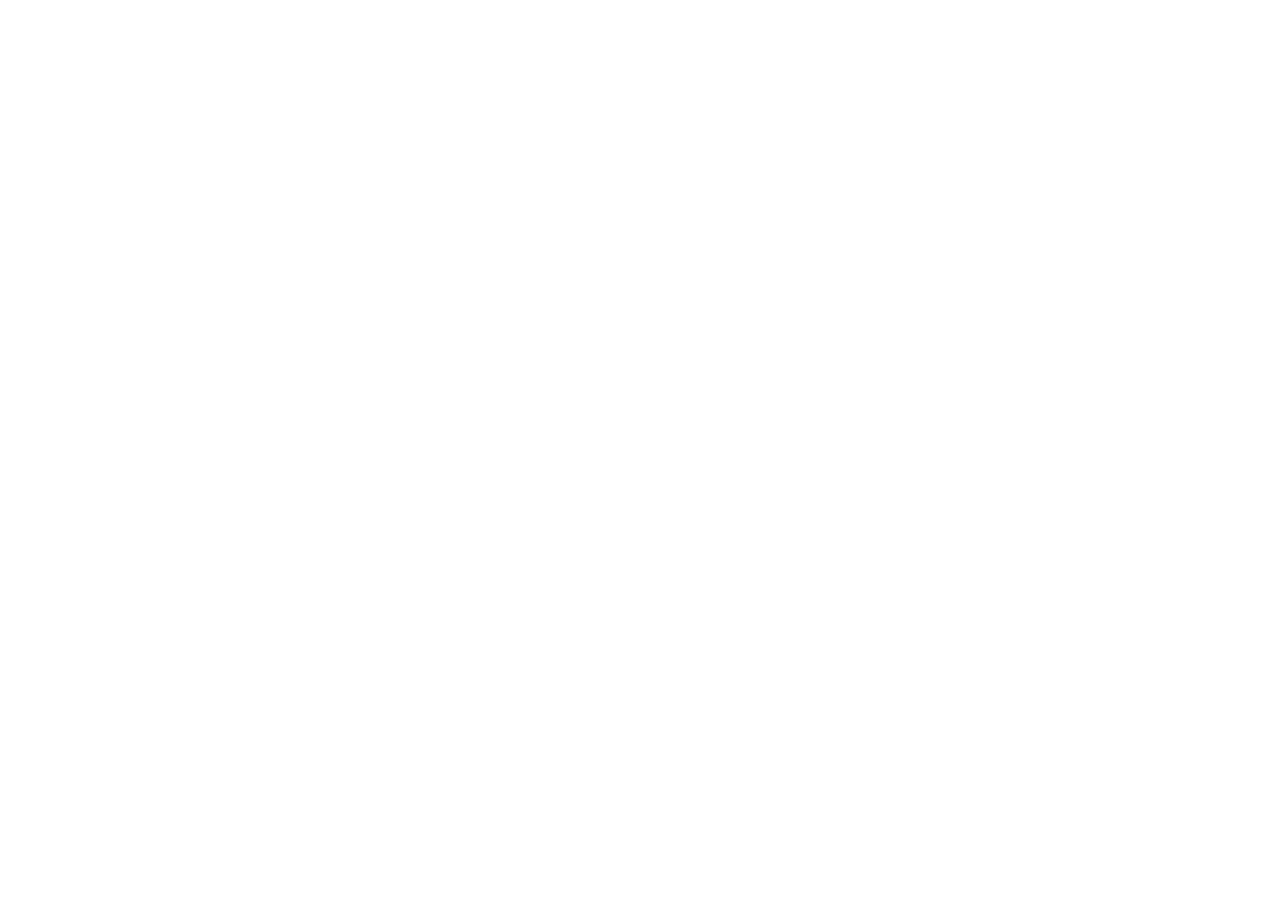
==== index.html @ 70267034 "fix: corrected index.html file" ====
<!DOCTYPE html>
<html lang="en">
	<head>
		<meta charset="UTF-8">
		<meta http-equiv="X-UA-Compatible" content="IE=edge">
		<meta name="viewport" content="width=device-width, initial-scale=1.0">
		<link rel="stylesheet" href="css/style.css">
		<title>CV #2</title>
	</head>
	<body>
	</body>
</html>
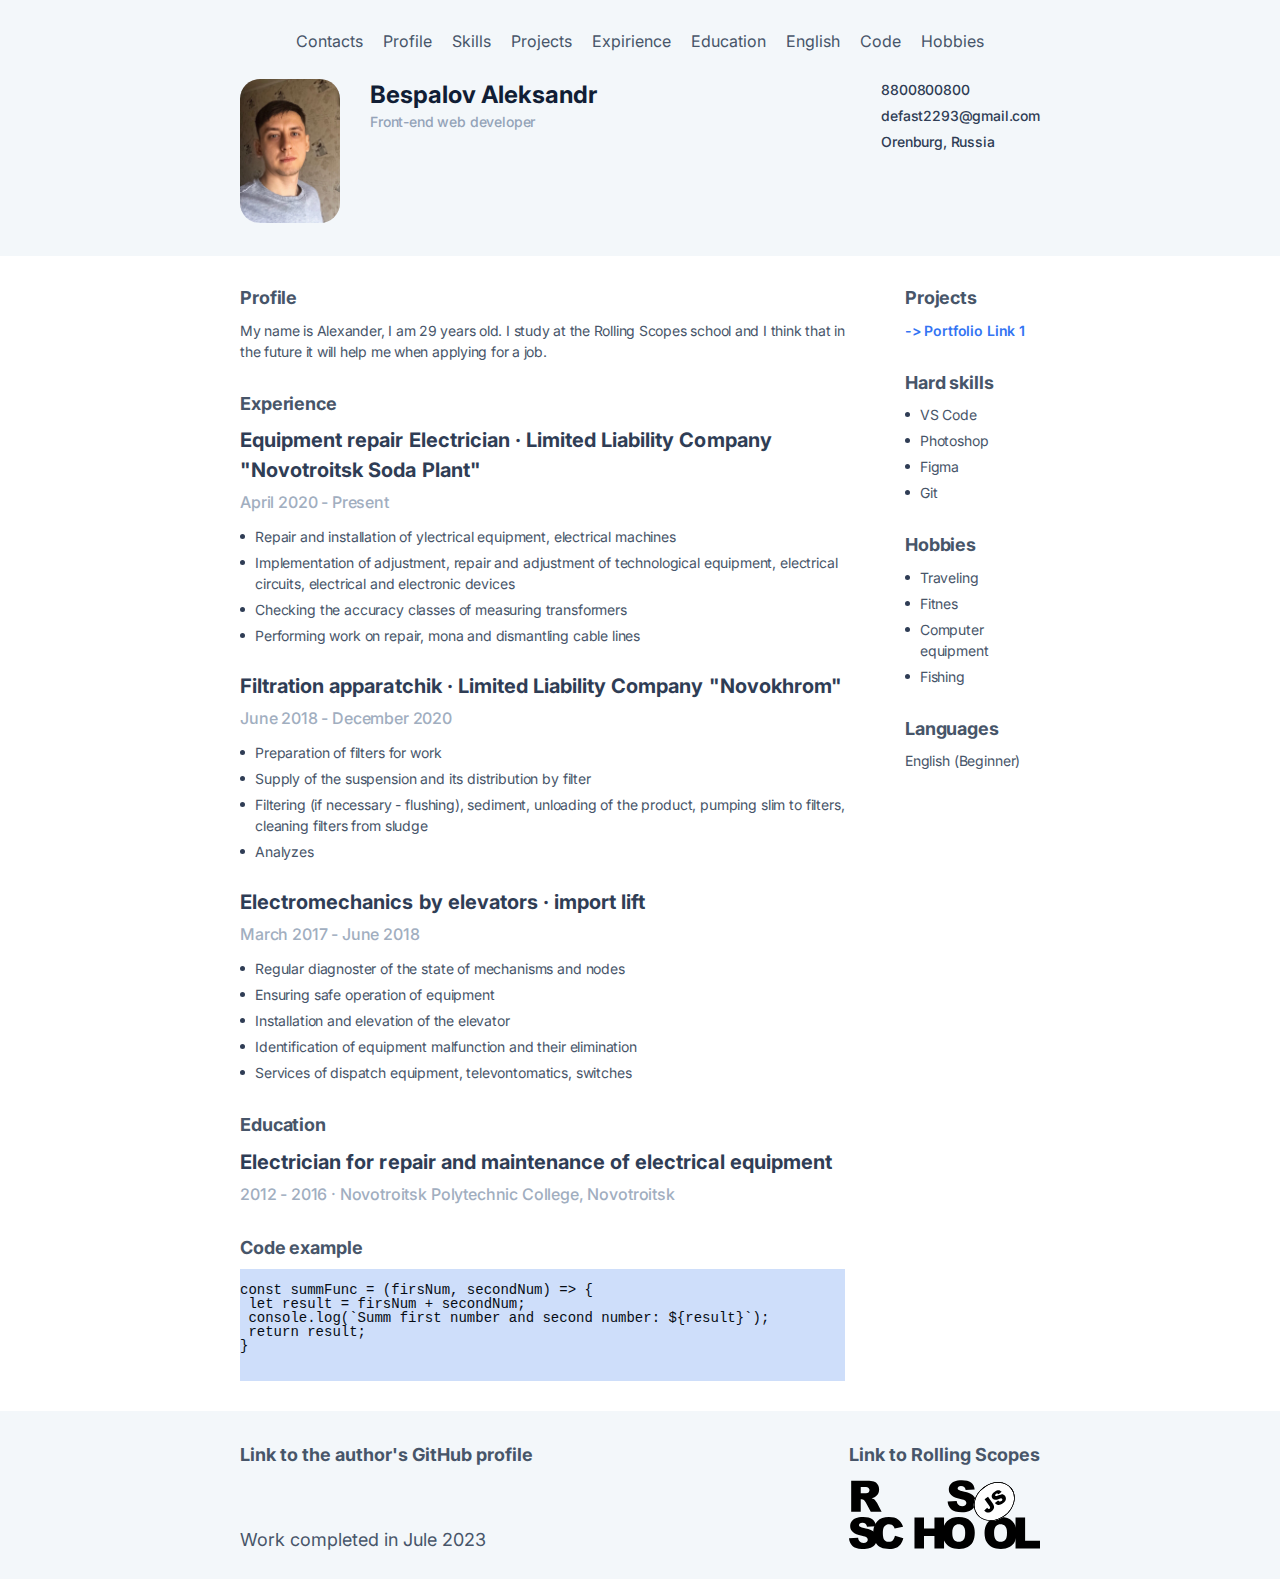
==== commit b1e55486: "feat: created cv 3" ====
--- a/index.html
+++ b/index.html
@@ -1,12 +1,183 @@
 <!DOCTYPE html>
 <html lang="en">
 	<head>
-		<meta charset="UTF-8">
-		<meta http-equiv="X-UA-Compatible" content="IE=edge">
-		<meta name="viewport" content="width=device-width, initial-scale=1.0">
-		<link rel="stylesheet" href="css/style.css">
 		<title>CV #2</title>
+        <link rel="stylesheet" href="css/style.css">
 	</head>
 	<body>
+        <div class="wrapper">
+			<header class="header">
+				<div class="header__container">
+					<nav class="header__menu menu">
+						<ul class="menu__list">
+							<li class="menu__item">
+								<a class="menu__link" href="#Contacts">Contacts</a>
+							</li>
+							<li class="menu__item">
+								<a class="menu__link" href="#Profile">Profile</a>
+							</li>
+							<li class="menu__item">
+								<a class="menu__link" href="#Skills">Skills</a>
+							</li>
+							<li class="menu__item">
+								<a class="menu__link" href="#Projects">Projects</a>
+							</li>
+							<li class="menu__item">
+								<a class="menu__link" href="#Expirience">Expirience</a>
+							</li>
+							<li class="menu__item">
+								<a class="menu__link" href="#Education">Education</a>
+							</li>
+							<li class="menu__item">
+								<a class="menu__link" href="#English">English</a>
+							</li>
+							<li class="menu__item">
+								<a class="menu__link" href="#Code">Code</a>
+							</li>
+							<li class="menu__item">
+								<a class="menu__link" href="#Hobbies">Hobbies</a>
+							</li>
+						</ul>
+					</nav>
+				</div>
+				<section class="basic-information">
+					<div class="basic-information__container">
+						<div class="basic-information__content">
+							<div class="basic-information__body body-basic-information">
+								<div class="body-basic-information__photo">
+									<img src="img/photo.jpg" alt="photo" />
+								</div>
+								<div class="body-basic-information__content">
+									<h1 class="body-basic-information__name">Bespalov Aleksandr</h1>
+									<p class="body-basic-information__position">Front-end web developer</p>
+								</div>
+							</div>
+							<div class="basic-information__contacts" id="Contacts">
+								<a class="basic-information__phone" href="tel:8800800800">8800800800</a>
+								<a class="basic-information__email" href="mailto:defast2293@gmail.com">defast2293@gmail.com</a>
+								<p class="basic-information__adress">Orenburg, Russia</p>
+							</div>
+						</div>
+					</div>
+				</section>
+			</header>
+			<main class="main">
+				<div class="main__container">
+					<div class="main__column-left">
+						<section class="profile" id="Profile">
+							<div class="profile__container">
+								<h2 class="profile__title title">Profile</h2>
+								<p class="profile__text">My name is Alexander, I am 29 years old. I study at the Rolling Scopes school and I think that in the future it will help me when applying for a job.</p>
+							</div>
+						</section>
+						<section class="experience" id="Expirience">
+							<div class="experience__container">
+								<h2 class="experience__title title">Experience</h2>
+								<h3 class="experience__job-title second-level-heading">Equipment repair Electrician · Limited Liability Company "Novotroitsk Soda Plant"</h3>
+								<p class="experience__job-time subtitle">April 2020 - Present</p>
+								<ul class="experience__list list-experience">
+									<li class="list-experience__item">Repair and installation of уlectrical equipment, electrical machines</li>
+									<li class="list-experience__item">Implementation of adjustment, repair and adjustment of technological equipment, electrical circuits, electrical and electronic devices</li>
+									<li class="list-experience__item">Checking the accuracy classes of measuring transformers</li>
+									<li class="list-experience__item">Performing work on repair, mona and dismantling cable lines</li>
+								</ul>
+								<h3 class="experience__job-title second-level-heading">Filtration apparatchik · Limited Liability Company "Novokhrom"</h3>
+								<p class="experience__job-time subtitle">June 2018 - December 2020</p>
+								<ul class="experience__list list-experience">
+									<li class="list-experience__item">Preparation of filters for work</li>
+									<li class="list-experience__item">Supply of the suspension and its distribution by filter</li>
+									<li class="list-experience__item">Filtering (if necessary - flushing), sediment, unloading of the product, pumping slim to filters, cleaning filters from sludge</li>
+									<li class="list-experience__item">Analyzes</li>
+								</ul>
+								<h3 class="experience__job-title second-level-heading">Electromechanics by elevators · import lift</h3>
+								<p class="experience__job-time subtitle">March 2017 - June 2018</p>
+								<ul class="experience__list list-experience">
+									<li class="list-experience__item">Regular diagnoster of the state of mechanisms and nodes</li>
+									<li class="list-experience__item">Ensuring safe operation of equipment</li>
+									<li class="list-experience__item">Installation and elevation of the elevator</li>
+									<li class="list-experience__item">Identification of equipment malfunction and their elimination</li>
+									<li class="list-experience__item">Services of dispatch equipment, televontomatics, switches</li>
+								</ul>
+							</div>
+						</section>
+						<section class="education" id="Education">
+							<div class="education__container">
+								<h2 class="education__title title">Education</h2>
+								<h3 class="education__name second-level-heading">Electrician for repair and maintenance of electrical equipment</h3>
+								<p class="education__subtitle subtitle">2012 - 2016 · Novotroitsk Polytechnic College, Novotroitsk</p>
+							</div>
+						</section>
+						<section class="code-example" id="Code">
+							<div class="code-example__container">
+								<h2 class="code-example__title title">Code example</h2>
+								<pre class="code-example__code">
+									<code >
+const summFunc = (firsNum, secondNum) => {
+ let result = firsNum + secondNum;
+ console.log(`Summ first number and second number: ${result}`);
+ return result;
+}
+									</code>
+								</pre>
+							</div>
+						</section>
+					</div>
+					<div class="main__column-right">
+						<section class="portfolio-links" id="Projects">
+							<div class="portfolio-links__container">
+								<h2 class="portfolio-links__title title">Projects</h2>
+								<div class="portfolio-links__items">
+									<a class="portfolio-links__item" href="https://defasttowin.github.io/lazy-app/main.html" target="_blank">-> Portfolio Link 1</a>
+								</div>
+							</div>
+						</section>
+						<section class="hard-skills" id="Skills">
+							<div class="hard-skills__container">
+								<h2 class="hard-skills__title title">Hard skills</h2>
+								<ul class="hard-skills__list">
+									<li class="hard-skills__item">VS Code</li>
+									<li class="hard-skills__item">Photoshop</li>
+									<li class="hard-skills__item">Figma</li>
+									<li class="hard-skills__item">Git</li>
+								</ul>
+							</div>
+						</section>
+						<section class="hobbies" id="Hobbies">
+							<div class="hobbies__container">
+								<h2 class="hobbies__title title">Hobbies</h2>
+								<ul class="hobbies__list">
+									<li class="hobbies__item">Traveling</li>
+									<li class="hobbies__item">Fitnes</li>
+									<li class="hobbies__item">Computer equipment</li>
+									<li class="hobbies__item">Fishing</li>
+								</ul>
+							</div>
+						</section>
+						<section class="languages" id="English">
+							<div class="languages__container">
+								<h2 class="languages__title title">Languages</h2>
+								<ul class="languages__list">
+									<li class="languages__item">English (Beginner)</li>
+								</ul>
+							</div>
+						</section>
+					</div>
+				</div>
+			</main>
+			<footer id="bottom" class="footer">
+				<div class="footer__container">
+					<div class="footer__autor">
+						<a class="footer__autor-link" href="https://github.com/defasttowin">Link to the author's GitHub profile</a>
+						<p class="footer__date">Work completed in Jule 2023</p>
+					</div>
+					<div class="footer__rolling-scopes rolling-scopes">
+						<a class="rolling-scopes__link" href="https://rs.school/js/">Link to Rolling Scopes</a>
+						<a class="rolling-scopes__logo" href="https://rs.school/js/">
+							<img src="img/rs-logo.svg" alt="Rolling Scopes logotip" />
+						</a>
+					</div>
+				</div>
+			</footer>
+		</div>
 	</body>
 </html>
--- a/css/style.css
+++ b/css/style.css
@@ -0,0 +1,428 @@
+/*------ Reset style -------*/
+@import url(null.css);
+
+/*------ Connect fonts -----*/
+@import url('https://fonts.googleapis.com/css2?family=Inter:wght@400;500;600;700&display=swap');
+
+html {
+	scroll-behavior: smooth;
+}
+
+[class*='__container'] {
+	margin: 0px auto;
+	max-width: 800px;
+	box-sizing: content-box;
+	padding: 0px 15px;
+}
+
+.wrapper {
+	display: flex;
+	flex-direction: column;
+	min-height: 100%;
+	overflow: hidden;
+}
+.main {
+	flex: 1 1 auto;
+}
+/*------- Header ------*/
+.header {
+	background-color: #f3f7fa;
+	padding: 33px 0px;
+}
+.header__container {
+}
+.header__menu {
+	margin: 0px 0px 30px 0px;
+}
+.menu {
+}
+.menu__list {
+	display: flex;
+	column-gap: 20px;
+	justify-content: center;
+}
+.menu__item {
+}
+.menu__link {
+	font-size: 16px;
+	color: #475569;
+}
+.menu__link:hover {
+	font-weight: 700;
+}
+.basic-information {
+}
+.basic-information__container {
+	display: flex;
+	flex-direction: column;
+}
+.basic-information__content {
+	display: flex;
+	justify-content: space-between;
+}
+.basic-information__body {
+}
+.body-basic-information {
+	display: flex;
+	column-gap: 30px;
+}
+.body-basic-information__photo {
+	flex: 0 0 100px;
+}
+.body-basic-information__photo img {
+	width: 100%;
+	border-radius: 20px;
+}
+.body-basic-information__content {
+}
+.body-basic-information__name {
+	font-weight: 700;
+	font-size: 24px;
+	line-height: 1.33;
+	color: #111e35;
+}
+.body-basic-information__position {
+	font-weight: 500;
+	font-size: 14px;
+	line-height: 1.5;
+	letter-spacing: -0.16px;
+	color: #94a3b8;
+}
+.basic-information__contacts {
+	font-size: 14px;
+	font-weight: 500;
+	line-height: 1.5;
+	letter-spacing: -0.16px;
+	display: flex;
+	flex-direction: column;
+}
+.basic-information__contacts a:not(:last-child) {
+	margin: 0px 0px 5px 0px;
+}
+.basic-information__phone {
+	color: #2f3d55;
+}
+.basic-information__phone:hover {
+	text-decoration: underline;
+}
+.basic-information__email {
+	color: #2f3d55;
+}
+.basic-information__email:hover {
+	text-decoration: underline;
+}
+.basic-information__adress {
+	color: #2f3d55;
+	margin: 0px 0px 10px 0px;
+}
+
+.basic-information__menu {
+	align-self: flex-end;
+}
+
+.title {
+	font-weight: 700;
+	font-size: 18px;
+	line-height: 1.3;
+	letter-spacing: -0.12px;
+}
+
+.main__container {
+	display: flex;
+	column-gap: 60px;
+}
+.main__column-left {
+	flex: 0 1 70%;
+	padding: 30px 0px;
+}
+.main__column-right {
+	flex: 0 1 30%;
+	padding: 30px 0px;
+}
+
+/*------- Profile ---------*/
+.profile {
+	padding: 0px 0px 15px 0px;
+}
+.profile__container {
+	max-width: 100%;
+	margin: 0;
+	padding: 0;
+	box-sizing: border-box;
+}
+.profile__title {
+	margin: 0px 0px 10px 0px;
+}
+.profile__text {
+	line-height: 1.5;
+	letter-spacing: -0.22px;
+}
+
+/*------- Expirience---------*/
+.experience {
+	padding: 15px 0;
+}
+.experience__container {
+	max-width: 100%;
+	margin: 0;
+	padding: 0;
+	box-sizing: border-box;
+}
+.experience__title {
+	margin: 0px 0px 10px 0px;
+}
+.experience__text {
+	line-height: 1;
+	letter-spacing: -0.22px;
+}
+.experience__list {
+}
+.experience__list:not(:last-child) {
+	margin: 0px 0px 25px 0px;
+}
+.list-experience {
+	line-height: 1.5;
+	letter-spacing: -0.15px;
+}
+.list-experience__item {
+	position: relative;
+	padding: 0 0 0 15px;
+}
+.list-experience__item:not(:last-child) {
+	margin: 0px 0px 5px 0px;
+}
+.list-experience__item::before {
+	content: '';
+	position: absolute;
+	top: 8px;
+	left: 0;
+	width: 5px;
+	height: 5px;
+	border-radius: 50%;
+	background-color: #2f3d55;
+}
+
+/*------- Education---------*/
+.education {
+	padding: 15px 0px;
+}
+.education__container {
+	max-width: 100%;
+	margin: 0;
+	padding: 0;
+	box-sizing: border-box;
+}
+.education__title {
+	margin: 0px 0px 10px 0px;
+}
+.education__name {
+	margin: 0px 0px 5px 0px;
+}
+.education__subtitle {
+}
+.subtitle {
+}
+
+/*------- Code example---------*/
+.code-example {
+	padding: 15px 0px 0px 0px;
+}
+.code-example__container {
+	max-width: 100%;
+	margin: 0;
+	padding: 0;
+	box-sizing: border-box;
+}
+.code-example__title {
+	margin: 0px 0px 10px 0px;
+}
+.code-example__code {
+	background-color: #cedefa;
+	color: #060c14;
+}
+
+/*------- Portfolio links---------*/
+.portfolio-links {
+	padding: 0px 0 15px 0;
+}
+.portfolio-links__container {
+	max-width: 100%;
+	margin: 0;
+	padding: 0;
+	box-sizing: border-box;
+}
+.portfolio-links__title {
+	margin: 0px 0px 10px 0px;
+}
+.portfolio-links__items {
+	display: flex;
+	flex-direction: column;
+}
+.portfolio-links__item {
+	font-weight: 600;
+	line-height: 1.5;
+	letter-spacing: -0.16px;
+	color: #3374f3;
+}
+.portfolio-links__item:hover {
+	text-decoration: underline;
+}
+.portfolio-links__item:not(:last-child) {
+	margin: 0px 0px 10px 0px;
+}
+
+.experience__job-title {
+	margin: 0px 0px 5px 0px;
+}
+.experience__job-time {
+	margin: 0px 0px 12px 0px;
+}
+.subtitle {
+	font-weight: 500;
+	font-size: 16px;
+	line-height: 1.5;
+	letter-spacing: -0.16px;
+	color: #a1aebf;
+}
+.second-level-heading {
+	font-weight: 700;
+	font-size: 20px;
+	line-height: 1.5;
+	letter-spacing: 0.03px;
+	color: #2f3d55;
+}
+
+/*------- Hard skills ---------*/
+.hard-skills {
+	padding: 15px 0px;
+}
+.hard-skills__title {
+	margin: 0px 0px 10px 0px;
+}
+.hard-skills__container {
+	max-width: 100%;
+	margin: 0;
+	padding: 0;
+	box-sizing: border-box;
+}
+.hard-skills__list {
+	line-height: 1.5;
+	letter-spacing: -0.15px;
+}
+.hard-skills__item {
+	padding: 0px 0px 0px 15px;
+	position: relative;
+}
+.hard-skills__item::before {
+	content: '';
+	position: absolute;
+	top: 8px;
+	left: 0;
+	width: 5px;
+	height: 5px;
+	border-radius: 50%;
+	background-color: #2f3d55;
+}
+.hard-skills__item:not(:last-child) {
+	margin: 0px 0px 5px 0px;
+}
+
+/*------- Hobbies ---------*/
+.hobbies {
+	padding: 15px 0px;
+}
+.hobbies__container {
+	max-width: 100%;
+	margin: 0;
+	padding: 0;
+	box-sizing: border-box;
+}
+.hobbies__title {
+	margin: 0px 0px 10px 0px;
+}
+.hobbies__list {
+	line-height: 1.5;
+	letter-spacing: -0.15px;
+}
+.hobbies__item {
+	padding: 0px 0px 0px 15px;
+	position: relative;
+}
+.hobbies__item::before {
+	content: '';
+	position: absolute;
+	top: 8px;
+	left: 0;
+	width: 5px;
+	height: 5px;
+	border-radius: 50%;
+	background-color: #2f3d55;
+}
+.hobbies__item:not(:last-child) {
+	margin: 0px 0px 5px 0px;
+}
+
+/*------- Languages ---------*/
+.languages {
+	padding: 15px 0px;
+}
+.languages__container {
+	max-width: 100%;
+	margin: 0;
+	padding: 0;
+	box-sizing: border-box;
+}
+.languages__title {
+	margin: 0px 0px 10px 0px;
+}
+.languages__list {
+	line-height: 1.5;
+	letter-spacing: -0.15px;
+}
+.languages__item:not(:last-child) {
+	margin: 0px 0px 5px 0px;
+}
+
+/*------------ Footer ------------*/
+.footer {
+	background-color: #f3f7fa;
+	display: flex;
+	font-weight: 700;
+	padding: 30px 0px;
+}
+.footer__container {
+	display: flex;
+	justify-content: space-between;
+	font-size: 18px;
+	flex: 1 1 100%;
+}
+.footer__autor {
+	display: flex;
+	flex-direction: column;
+	justify-content: space-between;
+}
+.footer__date {
+	font-weight: 400;
+}
+.footer__autor-link {
+	color: #475569;
+	line-height: 1.5;
+}
+.footer__autor-link:hover {
+	text-decoration: underline;
+}
+.footer__rolling-scopes {
+}
+.rolling-scopes {
+}
+.rolling-scopes__link {
+	color: #475569;
+	line-height: 1.5;
+	margin: 0px 0px 10px 0px;
+	display: block;
+}
+.rolling-scopes__link:hover {
+	text-decoration: underline;
+}
+.rolling-scopes__logo {
+}
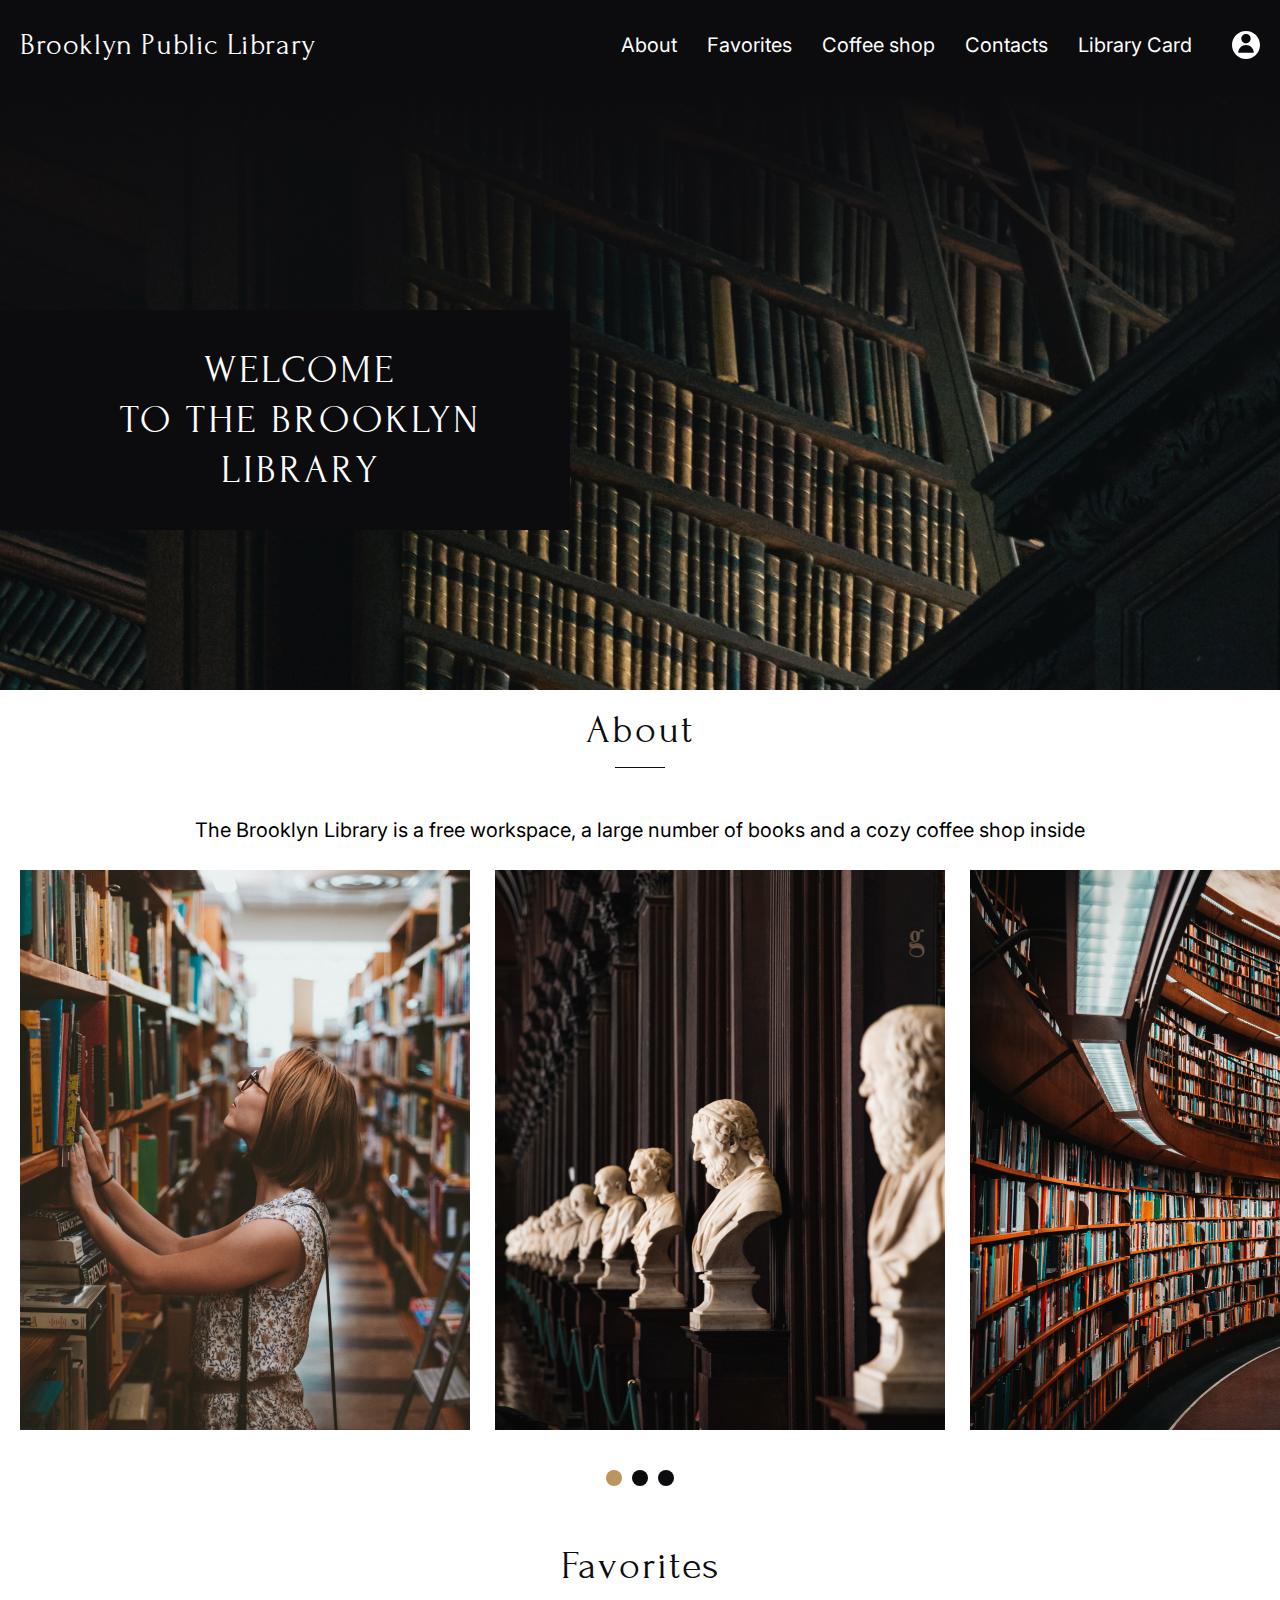
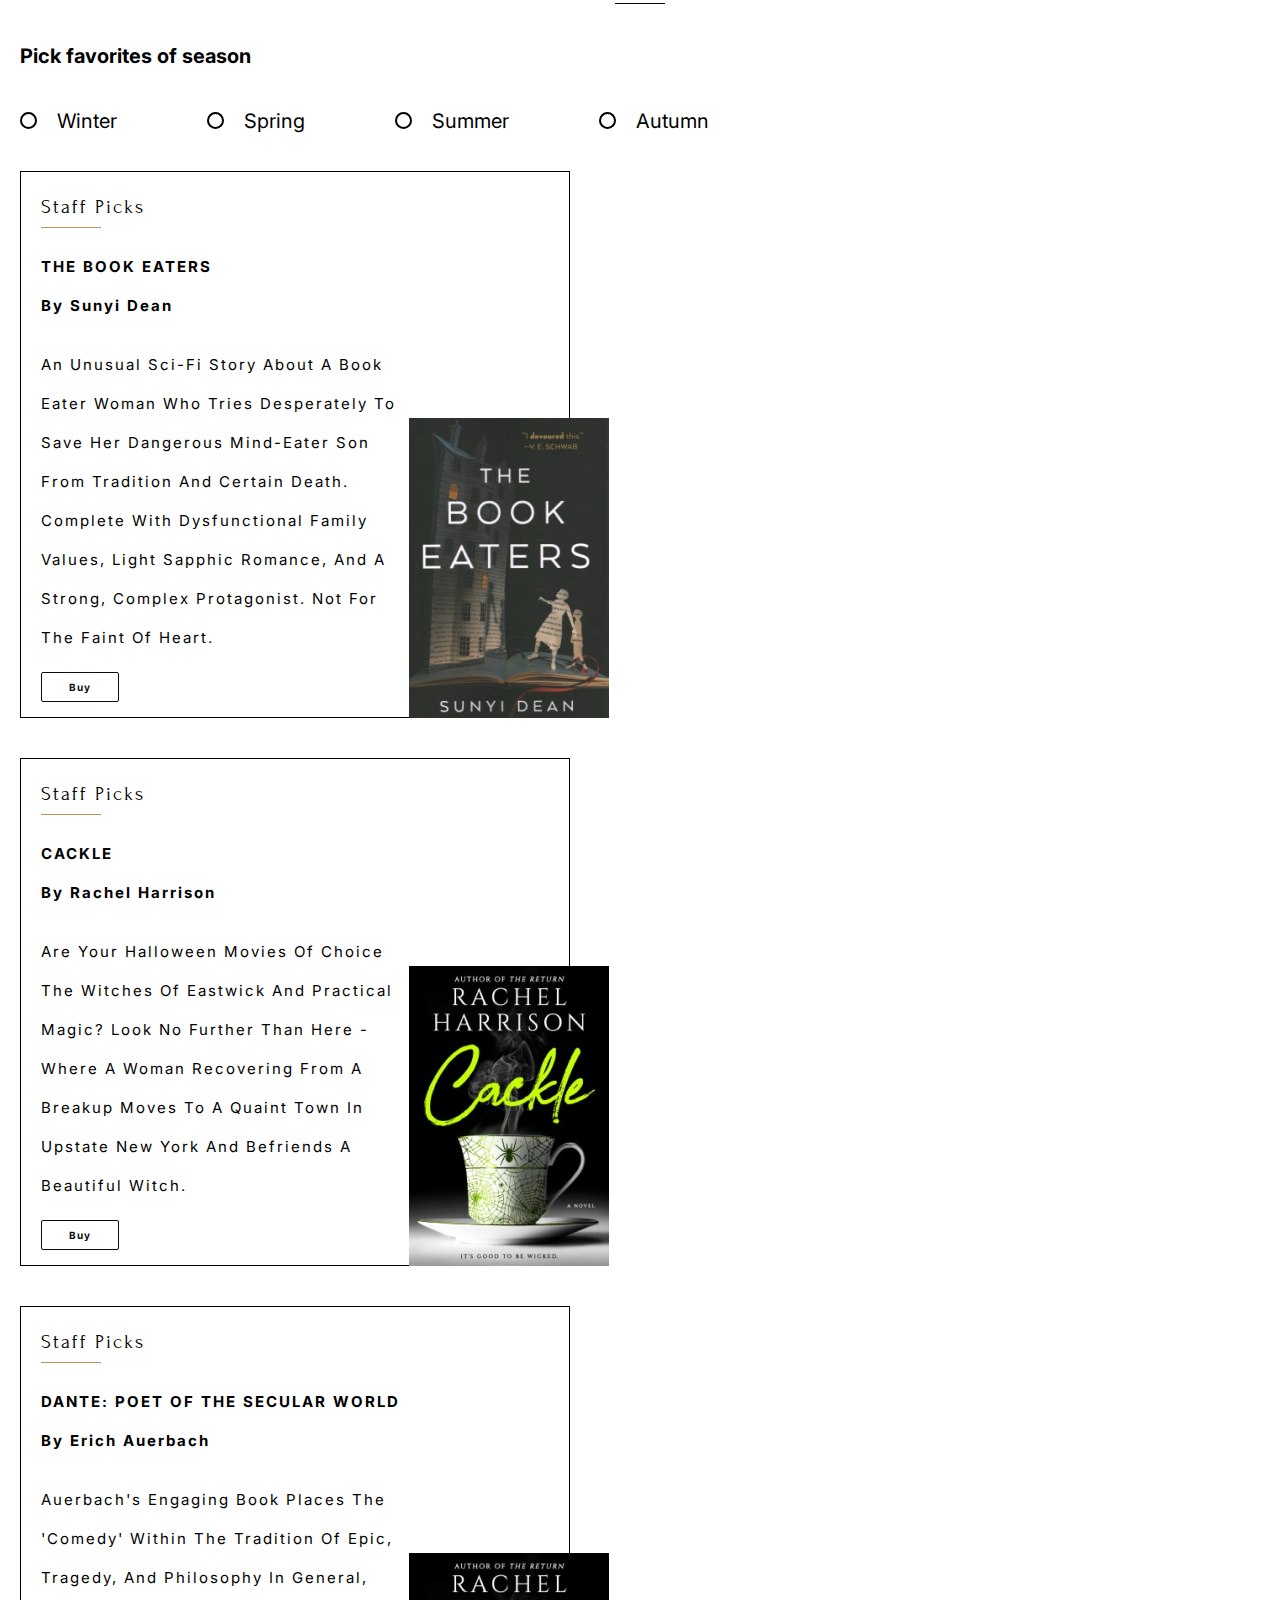
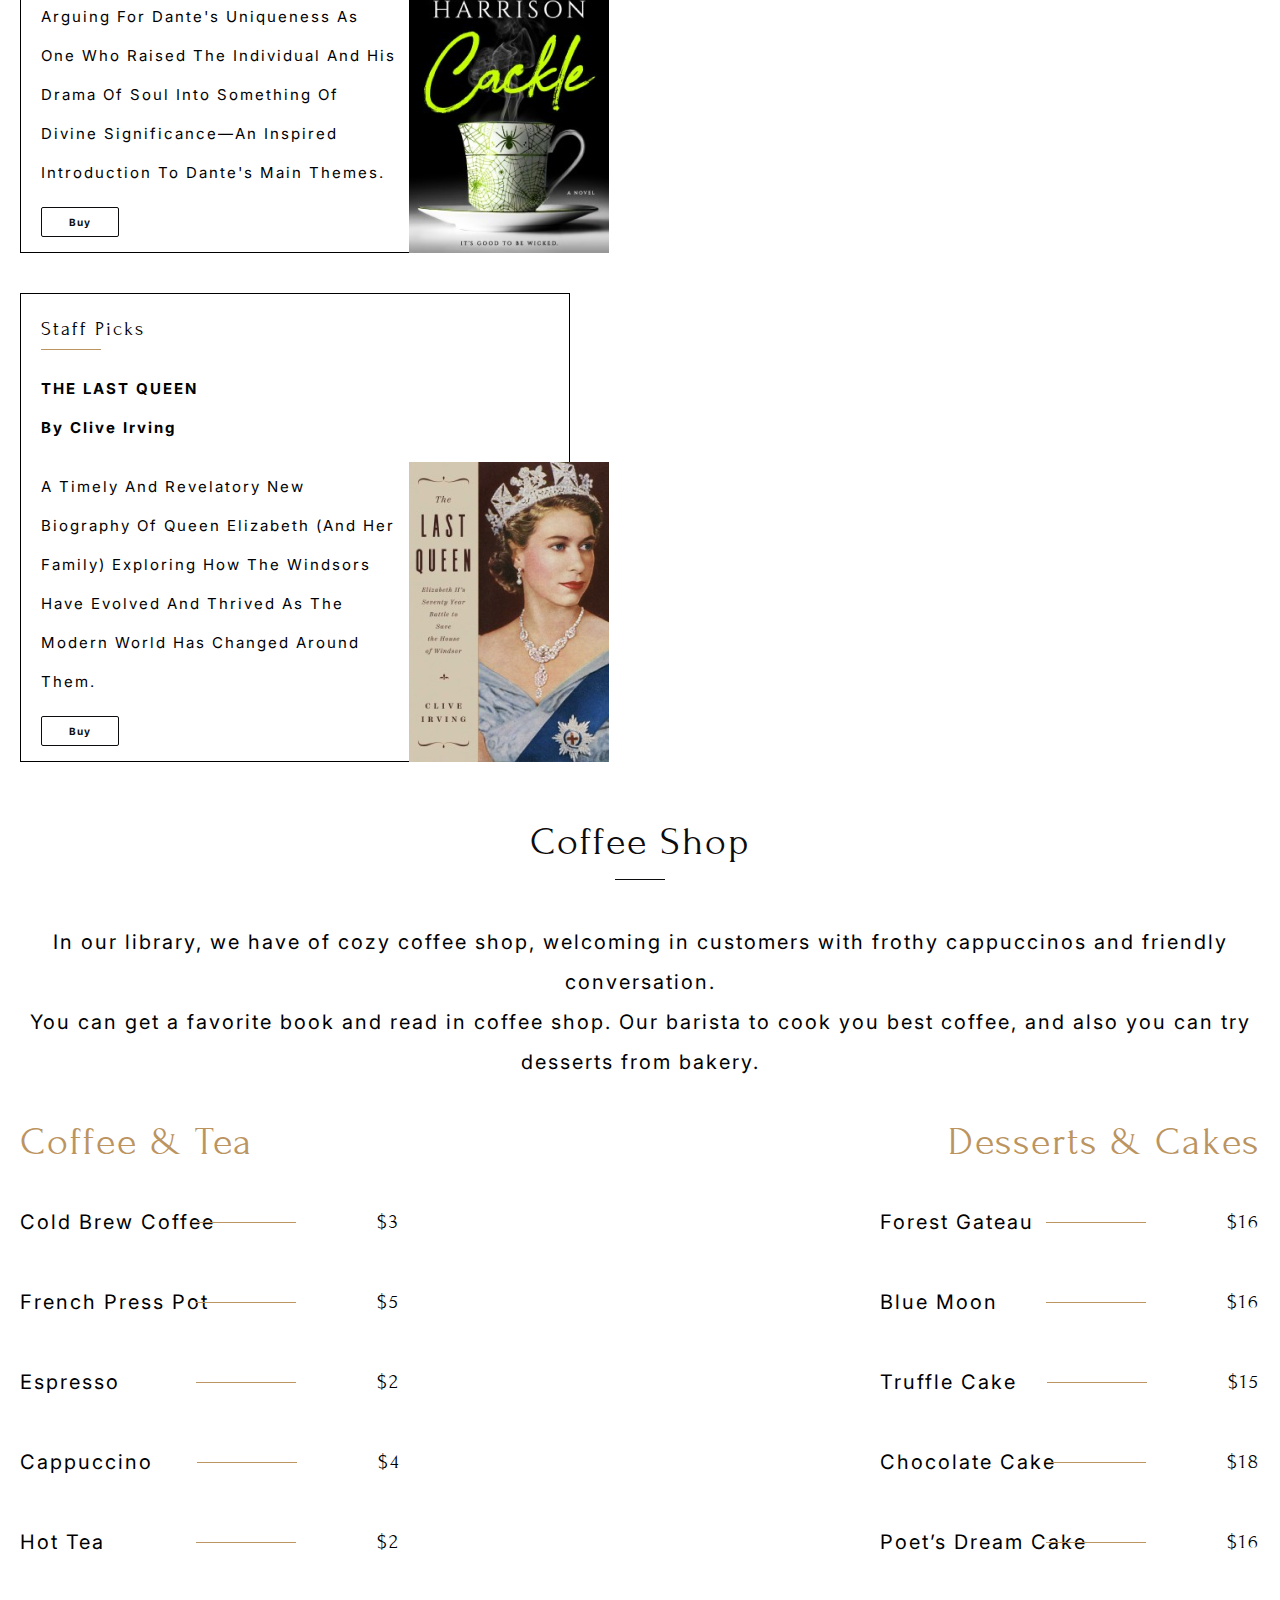
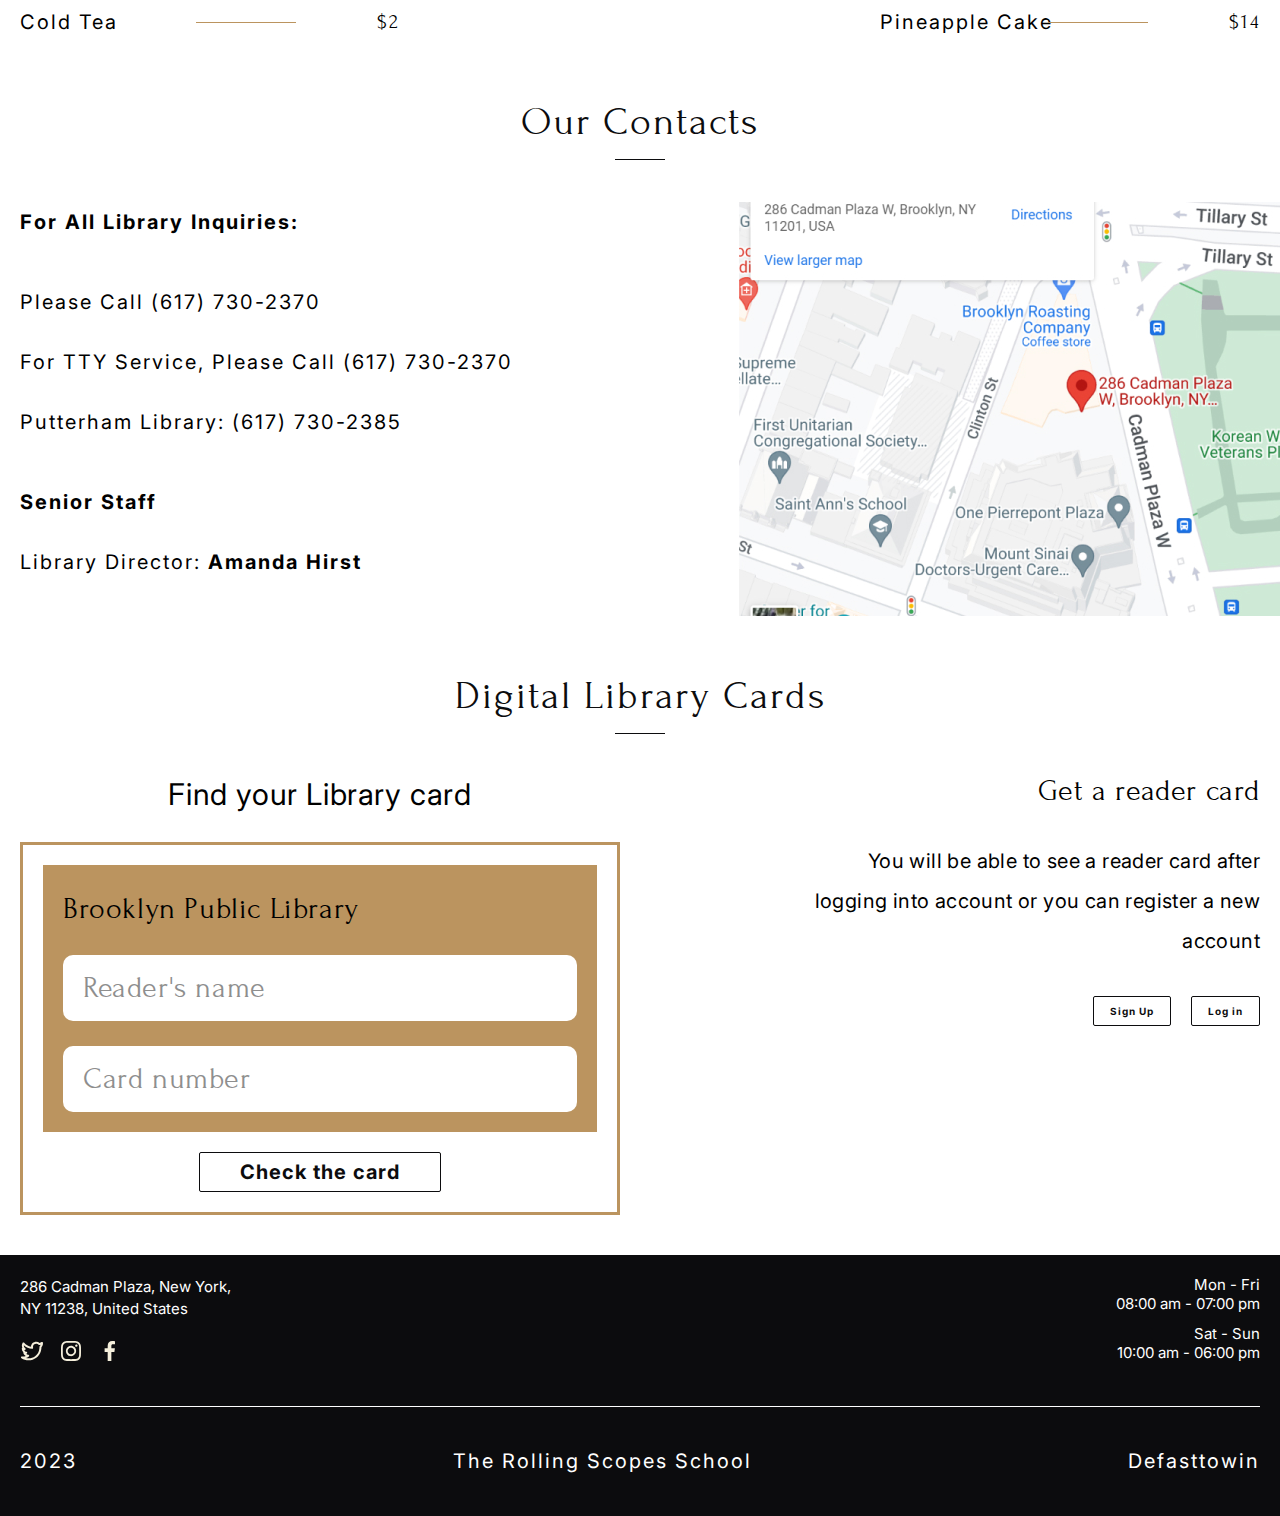
==== commit 6e6bb414: "finished work" ====
--- a/index.html
+++ b/index.html
@@ -1,183 +1,348 @@
 <!DOCTYPE html>
 <html lang="en">
-	<head>
-		<title>CV #2</title>
-        <link rel="stylesheet" href="css/style.css">
-	</head>
-	<body>
-        <div class="wrapper">
-			<header class="header">
-				<div class="header__container">
-					<nav class="header__menu menu">
-						<ul class="menu__list">
-							<li class="menu__item">
-								<a class="menu__link" href="#Contacts">Contacts</a>
-							</li>
-							<li class="menu__item">
-								<a class="menu__link" href="#Profile">Profile</a>
-							</li>
-							<li class="menu__item">
-								<a class="menu__link" href="#Skills">Skills</a>
-							</li>
-							<li class="menu__item">
-								<a class="menu__link" href="#Projects">Projects</a>
-							</li>
-							<li class="menu__item">
-								<a class="menu__link" href="#Expirience">Expirience</a>
-							</li>
-							<li class="menu__item">
-								<a class="menu__link" href="#Education">Education</a>
-							</li>
-							<li class="menu__item">
-								<a class="menu__link" href="#English">English</a>
-							</li>
-							<li class="menu__item">
-								<a class="menu__link" href="#Code">Code</a>
-							</li>
-							<li class="menu__item">
-								<a class="menu__link" href="#Hobbies">Hobbies</a>
-							</li>
-						</ul>
-					</nav>
-				</div>
-				<section class="basic-information">
-					<div class="basic-information__container">
-						<div class="basic-information__content">
-							<div class="basic-information__body body-basic-information">
-								<div class="body-basic-information__photo">
-									<img src="img/photo.jpg" alt="photo" />
-								</div>
-								<div class="body-basic-information__content">
-									<h1 class="body-basic-information__name">Bespalov Aleksandr</h1>
-									<p class="body-basic-information__position">Front-end web developer</p>
-								</div>
-							</div>
-							<div class="basic-information__contacts" id="Contacts">
-								<a class="basic-information__phone" href="tel:8800800800">8800800800</a>
-								<a class="basic-information__email" href="mailto:defast2293@gmail.com">defast2293@gmail.com</a>
-								<p class="basic-information__adress">Orenburg, Russia</p>
-							</div>
-						</div>
-					</div>
-				</section>
-			</header>
-			<main class="main">
-				<div class="main__container">
-					<div class="main__column-left">
-						<section class="profile" id="Profile">
-							<div class="profile__container">
-								<h2 class="profile__title title">Profile</h2>
-								<p class="profile__text">My name is Alexander, I am 29 years old. I study at the Rolling Scopes school and I think that in the future it will help me when applying for a job.</p>
-							</div>
-						</section>
-						<section class="experience" id="Expirience">
-							<div class="experience__container">
-								<h2 class="experience__title title">Experience</h2>
-								<h3 class="experience__job-title second-level-heading">Equipment repair Electrician · Limited Liability Company "Novotroitsk Soda Plant"</h3>
-								<p class="experience__job-time subtitle">April 2020 - Present</p>
-								<ul class="experience__list list-experience">
-									<li class="list-experience__item">Repair and installation of уlectrical equipment, electrical machines</li>
-									<li class="list-experience__item">Implementation of adjustment, repair and adjustment of technological equipment, electrical circuits, electrical and electronic devices</li>
-									<li class="list-experience__item">Checking the accuracy classes of measuring transformers</li>
-									<li class="list-experience__item">Performing work on repair, mona and dismantling cable lines</li>
-								</ul>
-								<h3 class="experience__job-title second-level-heading">Filtration apparatchik · Limited Liability Company "Novokhrom"</h3>
-								<p class="experience__job-time subtitle">June 2018 - December 2020</p>
-								<ul class="experience__list list-experience">
-									<li class="list-experience__item">Preparation of filters for work</li>
-									<li class="list-experience__item">Supply of the suspension and its distribution by filter</li>
-									<li class="list-experience__item">Filtering (if necessary - flushing), sediment, unloading of the product, pumping slim to filters, cleaning filters from sludge</li>
-									<li class="list-experience__item">Analyzes</li>
-								</ul>
-								<h3 class="experience__job-title second-level-heading">Electromechanics by elevators · import lift</h3>
-								<p class="experience__job-time subtitle">March 2017 - June 2018</p>
-								<ul class="experience__list list-experience">
-									<li class="list-experience__item">Regular diagnoster of the state of mechanisms and nodes</li>
-									<li class="list-experience__item">Ensuring safe operation of equipment</li>
-									<li class="list-experience__item">Installation and elevation of the elevator</li>
-									<li class="list-experience__item">Identification of equipment malfunction and their elimination</li>
-									<li class="list-experience__item">Services of dispatch equipment, televontomatics, switches</li>
-								</ul>
-							</div>
-						</section>
-						<section class="education" id="Education">
-							<div class="education__container">
-								<h2 class="education__title title">Education</h2>
-								<h3 class="education__name second-level-heading">Electrician for repair and maintenance of electrical equipment</h3>
-								<p class="education__subtitle subtitle">2012 - 2016 · Novotroitsk Polytechnic College, Novotroitsk</p>
-							</div>
-						</section>
-						<section class="code-example" id="Code">
-							<div class="code-example__container">
-								<h2 class="code-example__title title">Code example</h2>
-								<pre class="code-example__code">
-									<code >
-const summFunc = (firsNum, secondNum) => {
- let result = firsNum + secondNum;
- console.log(`Summ first number and second number: ${result}`);
- return result;
-}
-									</code>
-								</pre>
-							</div>
-						</section>
-					</div>
-					<div class="main__column-right">
-						<section class="portfolio-links" id="Projects">
-							<div class="portfolio-links__container">
-								<h2 class="portfolio-links__title title">Projects</h2>
-								<div class="portfolio-links__items">
-									<a class="portfolio-links__item" href="https://defasttowin.github.io/lazy-app/main.html" target="_blank">-> Portfolio Link 1</a>
-								</div>
-							</div>
-						</section>
-						<section class="hard-skills" id="Skills">
-							<div class="hard-skills__container">
-								<h2 class="hard-skills__title title">Hard skills</h2>
-								<ul class="hard-skills__list">
-									<li class="hard-skills__item">VS Code</li>
-									<li class="hard-skills__item">Photoshop</li>
-									<li class="hard-skills__item">Figma</li>
-									<li class="hard-skills__item">Git</li>
-								</ul>
-							</div>
-						</section>
-						<section class="hobbies" id="Hobbies">
-							<div class="hobbies__container">
-								<h2 class="hobbies__title title">Hobbies</h2>
-								<ul class="hobbies__list">
-									<li class="hobbies__item">Traveling</li>
-									<li class="hobbies__item">Fitnes</li>
-									<li class="hobbies__item">Computer equipment</li>
-									<li class="hobbies__item">Fishing</li>
-								</ul>
-							</div>
-						</section>
-						<section class="languages" id="English">
-							<div class="languages__container">
-								<h2 class="languages__title title">Languages</h2>
-								<ul class="languages__list">
-									<li class="languages__item">English (Beginner)</li>
-								</ul>
-							</div>
-						</section>
-					</div>
-				</div>
-			</main>
-			<footer id="bottom" class="footer">
-				<div class="footer__container">
-					<div class="footer__autor">
-						<a class="footer__autor-link" href="https://github.com/defasttowin">Link to the author's GitHub profile</a>
-						<p class="footer__date">Work completed in Jule 2023</p>
-					</div>
-					<div class="footer__rolling-scopes rolling-scopes">
-						<a class="rolling-scopes__link" href="https://rs.school/js/">Link to Rolling Scopes</a>
-						<a class="rolling-scopes__logo" href="https://rs.school/js/">
-							<img src="img/rs-logo.svg" alt="Rolling Scopes logotip" />
-						</a>
-					</div>
-				</div>
-			</footer>
-		</div>
-	</body>
+  <head>
+    <link rel="stylesheet" href="css/style.css" />
+    <meta charset="UTF-8" />
+    <meta name="viewport" content="width=device-width, initial-scale=1.0" />
+    <title>Library</title>
+  </head>
+
+  <body>
+    <div class="wrapper">
+      <header class="header">
+        <div class="header__container">
+          <div class="header__box">
+            <a href="" class="header__logo">Brooklyn Public Library</a>
+          </div>
+          <div class="header__menu menu">
+            <nav class="menu__body">
+              <ul class="menu__list">
+                <li class="menu__item">
+                  <a href="#about" class="menu__link">About</a>
+                </li>
+                <li class="menu__item">
+                  <a href="#favorites" class="menu__link">Favorites</a>
+                </li>
+                <li class="menu__item">
+                  <a href="#coffee-shop" class="menu__link">Coffee shop</a>
+                </li>
+                <li class="menu__item">
+                  <a href="#contacts" class="menu__link">Contacts</a>
+                </li>
+                <li class="menu__item">
+                  <a href="#library" class="menu__link">Library Card</a>
+                </li>
+              </ul>
+              <div class="menu__profile-box">
+                <a href="" class="menu__profile-button">
+                  <img src="assets/img/icon_profile.svg" alt="icon image" />
+                </a>
+              </div>
+            </nav>
+          </div>
+        </div>
+      </header>
+      <main class="page">
+        <section class="welcome">
+          <div class="welcome__container welcome__container">
+            <h1 class="welcome__title">
+              Welcome <br />
+              to the Brooklyn Library
+            </h1>
+          </div>
+        </section>
+        <section class="about" id="about">
+          <div class="about__container">
+            <h2 class="about__title title"><span>About</span></h2>
+            <p class="about__text">The Brooklyn Library is a free workspace, a large number of books and a cozy coffee shop inside</p>
+            <div class="about-slider swiper">
+              <div class="about-slider__wrapper swiper-wrapper">
+                <div class="about__slide swiper-slide">
+                  <img src="assets/img/about/about-swiper-image-1.jpg" alt="image 1" />
+                </div>
+                <div class="about__slide swiper-slide">
+                  <img src="assets/img/about/about-swiper-image-2.jpg" alt="image 2" />
+                </div>
+                <div class="about__slide swiper-slide">
+                  <img src="assets/img/about/about-swiper-image-3.jpg" alt="image 3" />
+                </div>
+              </div>
+              <div class="about-slider__box-nav">
+                <div class="about-slider__swiper-pagination">
+                  <span></span>
+                  <span></span>
+                  <span></span>
+                </div>
+              </div>
+            </div>
+          </div>
+        </section>
+        <section class="favorites" id="favorites">
+          <div class="favorites__container">
+            <h2 class="favorites__title title"><span>Favorites</span></h2>
+            <form action="" class="favorites__form form-favorites">
+              <p class="form-favorites__subtitle">Pick favorites of season</p>
+              <div class="form-favorites__radio-buttons">
+                <div class="form-favorites__line">
+                  <input class="form-favorites__input" name="favorites" type="radio" id="radio-1" /><label class="form-favorites__label" for="radio-1">Winter</label>
+                </div>
+                <div class="form-favorites__line">
+                  <input class="form-favorites__input" name="favorites" type="radio" id="radio-2" /><label class="form-favorites__label" for="radio-2">Spring</label>
+                </div>
+                <div class="form-favorites__line">
+                  <input class="form-favorites__input" name="favorites" type="radio" id="radio-3" /><label class="form-favorites__label" for="radio-3">Summer</label>
+                </div>
+                <div class="form-favorites__line">
+                  <input class="form-favorites__input" name="favorites" type="radio" id="radio-4" /><label class="form-favorites__label" for="radio-4">Autumn</label>
+                </div>
+              </div>
+            </form>
+            <div class="favorites__row">
+              <div class="favorites__card card-favorites">
+                <div class="card-favorites__title">Staff Picks</div>
+                <p class="card-favorites__subtitle">The Book Eaters</p>
+                <p class="card-favorites__caption">By Sunyi Dean</p>
+                <p class="card-favorites__text">
+                  An unusual sci-fi story about a book eater woman who tries desperately to save her dangerous mind-eater son from tradition and certain death. Complete with dysfunctional family
+                  values, light Sapphic romance, and a strong, complex protagonist. Not for the faint of heart.
+                </p>
+                <button class="card-favorites__button button-buy">Buy</button>
+                <div class="card-favorites__image">
+                  <img src="assets/img/favorites/book-1.jpg" alt="book-1" />
+                </div>
+              </div>
+              <div class="favorites__card card-favorites">
+                <div class="card-favorites__title">Staff Picks</div>
+                <p class="card-favorites__subtitle">Cackle</p>
+                <p class="card-favorites__caption">By Rachel Harrison</p>
+                <p class="card-favorites__text">
+                  Are your Halloween movies of choice The Witches of Eastwick and Practical Magic? Look no further than here - where a woman recovering from a breakup moves to a quaint town in upstate
+                  New York and befriends a beautiful witch.
+                </p>
+                <button class="card-favorites__button button-buy">Buy</button>
+                <div class="card-favorites__image">
+                  <img src="assets/img/favorites/book-2.jpg" alt="book-2" />
+                </div>
+              </div>
+              <div class="favorites__card card-favorites">
+                <div class="card-favorites__title">Staff Picks</div>
+                <p class="card-favorites__subtitle">Dante: Poet of the Secular World</p>
+                <p class="card-favorites__caption">By Erich Auerbach</p>
+                <p class="card-favorites__text">
+                  Auerbach's engaging book places the 'Comedy' within the tradition of epic, tragedy, and philosophy in general, arguing for Dante's uniqueness as one who raised the individual and his
+                  drama of soul into something of divine significance—an inspired introduction to Dante's main themes.
+                </p>
+                <button class="card-favorites__button button-buy">Buy</button>
+                <div class="card-favorites__image">
+                  <img src="assets/img/favorites/book-2.jpg" alt="book-3" />
+                </div>
+              </div>
+              <div class="favorites__card card-favorites">
+                <div class="card-favorites__title">Staff Picks</div>
+                <p class="card-favorites__subtitle">The Last Queen</p>
+                <p class="card-favorites__caption">By Clive Irving</p>
+                <p class="card-favorites__text">
+                  A timely and revelatory new biography of Queen Elizabeth (and her family) exploring how the Windsors have evolved and thrived as the modern world has changed around them.
+                </p>
+                <button class="card-favorites__button button-buy">Buy</button>
+                <div class="card-favorites__image">
+                  <img src="assets/img/favorites/book-4.jpg" alt="book-4" />
+                </div>
+              </div>
+            </div>
+          </div>
+        </section>
+        <section class="coffee-shop" id="coffee-shop">
+          <div class="coffee-shop__container">
+            <h2 class="coffee-shop__title title"><span>Coffee shop</span></h2>
+            <div class="coffee-shop__text">
+              In our library, we have of cozy coffee shop, welcoming in customers with frothy cappuccinos and friendly conversation.<br />
+              You can get a favorite book and read in coffee shop. Our barista to cook you best coffee, and also you can try desserts from bakery.
+            </div>
+            <div class="coffee-shop__columns">
+              <div class="coffee-shop__column">
+                <div class="column-coffee-shop">
+                  <div class="column-coffee-shop__title">Coffee & Tea</div>
+                  <div class="column-coffee-shop__menu">
+                    <div class="column-coffee-shop__products">
+                      <div class="column-coffee-shop__product">Cold Brew Coffee</div>
+                      <div class="column-coffee-shop__price">$3</div>
+                    </div>
+                    <div class="column-coffee-shop__products">
+                      <div class="column-coffee-shop__product">French Press Pot</div>
+                      <div class="column-coffee-shop__price">$5</div>
+                    </div>
+                    <div class="column-coffee-shop__products">
+                      <div class="column-coffee-shop__product">Espresso</div>
+                      <div class="column-coffee-shop__price">$2</div>
+                    </div>
+                    <div class="column-coffee-shop__products">
+                      <div class="column-coffee-shop__product">Cappuccino</div>
+                      <div class="column-coffee-shop__price">$4</div>
+                    </div>
+                    <div class="column-coffee-shop__products">
+                      <div class="column-coffee-shop__product">Hot tea</div>
+                      <div class="column-coffee-shop__price">$2</div>
+                    </div>
+                    <div class="column-coffee-shop__products">
+                      <div class="column-coffee-shop__product">Cold tea</div>
+                      <div class="column-coffee-shop__price">$2</div>
+                    </div>
+                  </div>
+                </div>
+              </div>
+              <div class="coffee-shop__column">
+                <div class="column-coffee-shop">
+                  <div class="column-coffee-shop__title column-coffee-shop__title_right">Desserts & Cakes</div>
+                  <div class="column-coffee-shop__menu">
+                    <div class="column-coffee-shop__products">
+                      <div class="column-coffee-shop__product column-coffee-shop__product_right">Forest Gateau</div>
+                      <div class="column-coffee-shop__price">$16</div>
+                    </div>
+                    <div class="column-coffee-shop__products">
+                      <div class="column-coffee-shop__product column-coffee-shop__product_right">Blue Moon</div>
+                      <div class="column-coffee-shop__price">$16</div>
+                    </div>
+                    <div class="column-coffee-shop__products">
+                      <div class="column-coffee-shop__product column-coffee-shop__product_right">Truffle Cake</div>
+                      <div class="column-coffee-shop__price">$15</div>
+                    </div>
+                    <div class="column-coffee-shop__products">
+                      <div class="column-coffee-shop__product column-coffee-shop__product_right">Chocolate Cake</div>
+                      <div class="column-coffee-shop__price">$18</div>
+                    </div>
+                    <div class="column-coffee-shop__products">
+                      <div class="column-coffee-shop__product column-coffee-shop__product_right">Poet’s Dream Cake</div>
+                      <div class="column-coffee-shop__price">$16</div>
+                    </div>
+                    <div class="column-coffee-shop__products">
+                      <div class="column-coffee-shop__product column-coffee-shop__product_right">Pineapple Cake</div>
+                      <div class="column-coffee-shop__price">$14</div>
+                    </div>
+                  </div>
+                </div>
+              </div>
+            </div>
+          </div>
+        </section>
+        <section class="contacts" id="contacts">
+          <div class="contacts__container">
+            <h2 class="contacts__title title"><span>Our Contacts</span></h2>
+            <div class="contacts__row">
+              <div class="contacts__list">
+                <div class="list-contacts">
+                  <div class="list-contacts__title">For all Library inquiries:</div>
+                  <p class="list-contacts__text">Please call (617) 730-2370</p>
+                  <p class="list-contacts__text">For TTY service, please call (617) 730-2370</p>
+                  <p class="list-contacts__text">Putterham Library: (617) 730-2385</p>
+                </div>
+                <div class="contacts__name name-contacts">
+                  <div class="name-contacts__title">Senior Staff</div>
+                  <p class="name-contacts__text">Library Director: <a href="mailto: AmandaHirst@gmail.com">Amanda Hirst</a></p>
+                </div>
+              </div>
+              <div class="contacts__map">
+                <img src="assets/img/contacts/map-image.jpg" alt="map" />
+              </div>
+            </div>
+          </div>
+        </section>
+        <section class="library" id="library">
+          <div class="library__container">
+            <h2 class="library__title title"><span>Digital Library Cards</span></h2>
+            <div class="library__row">
+              <div class="library__check">
+                <form action="#" class="library__form form-library">
+                  <div class="form-library__title">Find your Library card</div>
+                  <div class="form-library__block-border">
+                    <div class="form-library__block">
+                      <div class="form-library__subtitle">Brooklyn Public Library</div>
+                      <div class="form-library__line">
+                        <input placeholder="Reader's name " type="text" class="form-library__input" />
+                      </div>
+                      <div class="form-library__line">
+                        <input placeholder="Card number" type="number" class="form-library__input" />
+                      </div>
+                    </div>
+                    <button class="form-library__button">Check the card</button>
+                  </div>
+                </form>
+              </div>
+              <div class="library__get get-library">
+                <div class="get-library__title">Get a reader card</div>
+                <p class="get-library__text">You will be able to see a reader card after logging into account or you can register a new account</p>
+                <div class="get-library__buttons">
+                  <button class="get-library__button">Sign Up</button>
+                  <button class="get-library__button">Log in</button>
+                </div>
+              </div>
+            </div>
+          </div>
+        </section>
+      </main>
+      <footer class="footer">
+        <footer class="footer__container">
+          <div class="footer__top footer-top">
+            <div class="footer-top__column">
+              <div class="footer-top__adress"><a href="#">286 Cadman Plaza, New York, NY 11238, United States</a></div>
+              <ul class="footer-top__social">
+                <li>
+                  <a class="footer-top__link" href="#" class="footer-top__twitter">
+                    <!-- <img src="assets/img/footer/twitter.svg" alt="twitter" /> -->
+                    <svg width="24" height="24" viewBox="0 0 24 24" fill="none" xmlns="http://www.w3.org/2000/svg">
+                      <path
+                        d="M22.9912 3.95021C22.9913 3.77357 22.9447 3.60007 22.8559 3.44735C22.7671 3.29464 22.6395 3.16817 22.486 3.08084C22.3324 2.9935 22.1585 2.94842 21.9819 2.95017C21.8053 2.95193 21.6323 3.00046 21.4805 3.09083C20.8952 3.43921 20.265 3.70601 19.6075 3.88383C18.6685 3.07806 17.4708 2.63713 16.2335 2.64164C14.8761 2.6432 13.5724 3.17223 12.5977 4.11702C11.623 5.06181 11.0537 6.3484 11.0099 7.70512C8.33384 7.27838 5.90849 5.88164 4.19631 3.78126C4.09315 3.65609 3.9614 3.55757 3.81217 3.494C3.66295 3.43043 3.50062 3.40368 3.33889 3.41601C3.17725 3.42932 3.02128 3.4818 2.88448 3.56892C2.74768 3.65603 2.63416 3.77516 2.55373 3.91601C2.14126 4.63582 1.90436 5.44276 1.86228 6.27131C1.8202 7.09986 1.97412 7.92666 2.31154 8.68456L2.30959 8.68651C2.15794 8.77991 2.03278 8.91066 1.94609 9.06625C1.85941 9.22185 1.81409 9.39708 1.81447 9.57519C1.81263 9.72211 1.82145 9.86898 1.84084 10.0146C1.94298 11.2729 2.50062 12.4507 3.4092 13.3271C3.34756 13.4446 3.30994 13.5731 3.29854 13.7052C3.28714 13.8373 3.30218 13.9704 3.34279 14.0967C3.7389 15.3308 4.58129 16.3727 5.7051 17.0185C4.56334 17.46 3.33052 17.614 2.11525 17.4668C1.89032 17.4386 1.66248 17.4876 1.4691 17.6059C1.27572 17.7242 1.12828 17.9047 1.05097 18.1178C0.973654 18.3309 0.97106 18.5639 1.04361 18.7787C1.11616 18.9935 1.25955 19.1772 1.45025 19.2998C3.54034 20.646 5.97393 21.3617 8.46002 21.3613C11.2793 21.393 14.03 20.4921 16.2843 18.7988C18.5385 17.1054 20.17 14.7145 20.9248 11.998C21.2779 10.8146 21.4582 9.58648 21.46 8.35157C21.46 8.28614 21.46 8.21876 21.459 8.15138C21.9811 7.58831 22.3856 6.92668 22.6487 6.20527C22.9118 5.48387 23.0283 4.7172 22.9912 3.95021ZM19.6846 7.16212C19.5194 7.35746 19.4358 7.60891 19.4512 7.86427C19.461 8.02927 19.46 8.19527 19.46 8.35157C19.4579 9.39511 19.305 10.4329 19.0059 11.4326C18.3894 13.744 17.015 15.7817 15.103 17.2192C13.1909 18.6568 10.8517 19.4111 8.46002 19.3613C7.6009 19.3616 6.74474 19.2606 5.90924 19.0606C6.97465 18.7172 7.97083 18.1879 8.85162 17.4971C9.01385 17.3693 9.13257 17.1945 9.19151 16.9967C9.25044 16.7988 9.2467 16.5875 9.18079 16.3918C9.11489 16.1961 8.99005 16.0257 8.8234 15.9038C8.65675 15.7819 8.45647 15.7145 8.25002 15.7109C7.41885 15.698 6.62515 15.363 6.03615 14.7764C6.18557 14.7481 6.33401 14.7129 6.48147 14.6709C6.69748 14.6094 6.88651 14.477 7.01813 14.295C7.14975 14.1131 7.21629 13.8921 7.20704 13.6677C7.1978 13.4433 7.1133 13.2285 6.96715 13.058C6.82101 12.8874 6.62173 12.7711 6.40139 12.7275C5.91893 12.6323 5.46494 12.427 5.0747 12.1277C4.68447 11.8284 4.36852 11.4432 4.15139 11.002C4.33212 11.0266 4.514 11.0419 4.69631 11.0479C4.91289 11.0511 5.1249 10.9854 5.30169 10.8603C5.47847 10.7351 5.61086 10.5569 5.67971 10.3516C5.74569 10.1443 5.74229 9.92123 5.67004 9.7161C5.59778 9.51096 5.46061 9.33499 5.27932 9.21485C4.83947 8.92182 4.47916 8.52427 4.23068 8.0578C3.98219 7.59134 3.85328 7.07052 3.85549 6.54201C3.85549 6.47561 3.85744 6.4092 3.86135 6.34377C6.10261 8.43402 9.00967 9.66621 12.0703 9.82326C12.2248 9.82934 12.3787 9.80024 12.5203 9.73816C12.6619 9.67607 12.7875 9.58262 12.8877 9.46486C12.9869 9.34596 13.0571 9.20566 13.0929 9.05501C13.1286 8.90437 13.1289 8.74748 13.0937 8.5967C13.0366 8.35806 13.0074 8.11357 13.0068 7.86818C13.0077 7.01271 13.348 6.19254 13.9529 5.58764C14.5578 4.98274 15.378 4.64251 16.2334 4.64161C16.6736 4.64043 17.1092 4.7305 17.5127 4.90615C17.9163 5.0818 18.2791 5.3392 18.5781 5.66212C18.6935 5.7862 18.8386 5.87871 18.9998 5.93085C19.161 5.98299 19.3329 5.99303 19.499 5.96001C19.9098 5.88006 20.3147 5.7724 20.7109 5.63775C20.4407 6.19072 20.0953 6.70369 19.6846 7.16212Z"
+                        fill="#F5EFDB"
+                      />
+                    </svg>
+                  </a>
+                </li>
+                <li>
+                  <a class="footer-top__link" href="#" class="footer-top__instagram">
+                    <svg width="24" height="24" viewBox="0 0 24 24" fill="none" xmlns="http://www.w3.org/2000/svg">
+                      <path
+                        d="M17.34 5.46C17.1027 5.46 16.8707 5.53038 16.6733 5.66224C16.476 5.79409 16.3222 5.98151 16.2313 6.20078C16.1405 6.42005 16.1168 6.66133 16.1631 6.89411C16.2094 7.12689 16.3236 7.34071 16.4915 7.50853C16.6593 7.67635 16.8731 7.79064 17.1059 7.83694C17.3387 7.88324 17.5799 7.85948 17.7992 7.76866C18.0185 7.67783 18.2059 7.52402 18.3378 7.32668C18.4696 7.12935 18.54 6.89734 18.54 6.66C18.54 6.34174 18.4136 6.03652 18.1885 5.81147C17.9635 5.58643 17.6583 5.46 17.34 5.46ZM21.94 7.88C21.9206 7.0503 21.7652 6.2294 21.48 5.45C21.2257 4.78313 20.83 4.17928 20.32 3.68C19.8248 3.16743 19.2196 2.77418 18.55 2.53C17.7727 2.23616 16.9508 2.07721 16.12 2.06C15.06 2 14.72 2 12 2C9.28 2 8.94 2 7.88 2.06C7.04915 2.07721 6.22734 2.23616 5.45 2.53C4.78168 2.77665 4.17693 3.16956 3.68 3.68C3.16743 4.17518 2.77418 4.78044 2.53 5.45C2.23616 6.22734 2.07721 7.04915 2.06 7.88C2 8.94 2 9.28 2 12C2 14.72 2 15.06 2.06 16.12C2.07721 16.9508 2.23616 17.7727 2.53 18.55C2.77418 19.2196 3.16743 19.8248 3.68 20.32C4.17693 20.8304 4.78168 21.2234 5.45 21.47C6.22734 21.7638 7.04915 21.9228 7.88 21.94C8.94 22 9.28 22 12 22C14.72 22 15.06 22 16.12 21.94C16.9508 21.9228 17.7727 21.7638 18.55 21.47C19.2196 21.2258 19.8248 20.8326 20.32 20.32C20.8322 19.8226 21.2283 19.2182 21.48 18.55C21.7652 17.7706 21.9206 16.9497 21.94 16.12C21.94 15.06 22 14.72 22 12C22 9.28 22 8.94 21.94 7.88ZM20.14 16C20.1327 16.6348 20.0178 17.2637 19.8 17.86C19.6403 18.2952 19.3839 18.6884 19.05 19.01C18.7256 19.3405 18.3332 19.5964 17.9 19.76C17.3037 19.9778 16.6748 20.0927 16.04 20.1C15.04 20.15 14.67 20.16 12.04 20.16C9.41 20.16 9.04 20.16 8.04 20.1C7.38089 20.1123 6.72459 20.0109 6.1 19.8C5.68578 19.6281 5.31136 19.3728 5 19.05C4.66809 18.7287 4.41484 18.3352 4.26 17.9C4.01586 17.2952 3.88044 16.6519 3.86 16C3.86 15 3.8 14.63 3.8 12C3.8 9.37 3.8 9 3.86 8C3.86448 7.35106 3.98295 6.70795 4.21 6.1C4.38605 5.67791 4.65627 5.30166 5 5C5.30381 4.65617 5.67929 4.3831 6.1 4.2C6.70955 3.98004 7.352 3.86508 8 3.86C9 3.86 9.37 3.8 12 3.8C14.63 3.8 15 3.8 16 3.86C16.6348 3.86728 17.2637 3.98225 17.86 4.2C18.3144 4.36865 18.7223 4.64285 19.05 5C19.3777 5.30718 19.6338 5.68273 19.8 6.1C20.0223 6.70893 20.1373 7.35178 20.14 8C20.19 9 20.2 9.37 20.2 12C20.2 14.63 20.19 15 20.14 16ZM12 6.87C10.9858 6.87198 9.99496 7.17453 9.15265 7.73942C8.31035 8.30431 7.65438 9.1062 7.26763 10.0438C6.88089 10.9813 6.78072 12.0125 6.97979 13.0069C7.17886 14.0014 7.66824 14.9145 8.38608 15.631C9.10392 16.3474 10.018 16.835 11.0129 17.0321C12.0077 17.2293 13.0387 17.1271 13.9755 16.7385C14.9123 16.35 15.7129 15.6924 16.2761 14.849C16.8394 14.0056 17.14 13.0142 17.14 12C17.1413 11.3251 17.0092 10.6566 16.7512 10.033C16.4933 9.40931 16.1146 8.84281 15.6369 8.36605C15.1592 7.88929 14.5919 7.51168 13.9678 7.25493C13.3436 6.99818 12.6749 6.86736 12 6.87ZM12 15.33C11.3414 15.33 10.6976 15.1347 10.15 14.7688C9.60234 14.4029 9.17552 13.8828 8.92348 13.2743C8.67144 12.6659 8.6055 11.9963 8.73398 11.3503C8.86247 10.7044 9.17963 10.111 9.64533 9.64533C10.111 9.17963 10.7044 8.86247 11.3503 8.73398C11.9963 8.6055 12.6659 8.67144 13.2743 8.92348C13.8828 9.17552 14.4029 9.60234 14.7688 10.15C15.1347 10.6976 15.33 11.3414 15.33 12C15.33 12.4373 15.2439 12.8703 15.0765 13.2743C14.9092 13.6784 14.6639 14.0454 14.3547 14.3547C14.0454 14.6639 13.6784 14.9092 13.2743 15.0765C12.8703 15.2439 12.4373 15.33 12 15.33Z"
+                        fill="#F5EFDB"
+                      />
+                    </svg>
+                  </a>
+                </li>
+                <li>
+                  <a class="footer-top__link" href="#" class="footer-top__facebook">
+                    <svg width="24" height="24" viewBox="0 0 24 24" fill="none" xmlns="http://www.w3.org/2000/svg">
+                      <path
+                        d="M15.12 5.32003H17V2.14003C16.0897 2.04538 15.1751 1.99865 14.26 2.00003C11.54 2.00003 9.67999 3.66003 9.67999 6.70003V9.32003H6.60999V12.88H9.67999V22H13.36V12.88H16.42L16.88 9.32003H13.36V7.05003C13.36 6.00003 13.64 5.32003 15.12 5.32003Z"
+                        fill="#F5EFDB"
+                      />
+                    </svg>
+                  </a>
+                </li>
+              </ul>
+            </div>
+            <div class="footer-top__column">
+              <div class="footer-top__schedule">
+                <div class="footer-top__block-day">
+                  <p>Mon - Fri</p>
+                  <p>08:00 am - 07:00 pm</p>
+                </div>
+                <div class="footer-top__block-day">
+                  <p>Sat - Sun</p>
+                  <p>10:00 am - 06:00 pm</p>
+                </div>
+              </div>
+            </div>
+          </div>
+          <div class="footer__bottom footer-bottom">
+            <div class="footer-bottom__years">2023</div>
+            <div class="footer-bottom__company">
+              <a href="https://rs.school/js-stage0/" target="_blank">The Rolling Scopes School</a>
+            </div>
+            <div class="footer-bottom__username">
+              <a href="https://github.com/defasttowin" target="_blank">Defasttowin</a>
+            </div>
+          </div>
+        </footer>
+      </footer>
+    </div>
+  </body>
 </html>
--- a/css/style.css
+++ b/css/style.css
@@ -1,428 +1,77 @@
-/*------ Reset style -------*/
 @import url(null.css);
-
-/*------ Connect fonts -----*/
-@import url('https://fonts.googleapis.com/css2?family=Inter:wght@400;500;600;700&display=swap');
+@import url(header.css);
+@import url(main.css);
+@import url(about.css);
+@import url(favorites.css);
+@import url(coffe-shop.css);
+@import url(contacts.css);
+@import url(library.css);
+@import url(footer.css);
+@import url("https://fonts.googleapis.com/css2?family=Inter:wght@400;700&display=swap");
+@import url("https://fonts.googleapis.com/css2?family=Forum&display=swap");
 
 html {
-	scroll-behavior: smooth;
-}
-
-[class*='__container'] {
-	margin: 0px auto;
-	max-width: 800px;
-	box-sizing: content-box;
-	padding: 0px 15px;
+  scroll-behavior: smooth;
 }
 
 .wrapper {
-	display: flex;
-	flex-direction: column;
-	min-height: 100%;
-	overflow: hidden;
+  min-height: 100%;
+  display: flex;
+  flex-direction: column;
+  margin: 0 auto;
 }
 .main {
-	flex: 1 1 auto;
+  flex: 1 1 100%;
 }
-/*------- Header ------*/
-.header {
-	background-color: #f3f7fa;
-	padding: 33px 0px;
-}
-.header__container {
-}
-.header__menu {
-	margin: 0px 0px 30px 0px;
-}
-.menu {
-}
-.menu__list {
-	display: flex;
-	column-gap: 20px;
-	justify-content: center;
-}
-.menu__item {
-}
-.menu__link {
-	font-size: 16px;
-	color: #475569;
-}
-.menu__link:hover {
-	font-weight: 700;
-}
-.basic-information {
-}
-.basic-information__container {
-	display: flex;
-	flex-direction: column;
-}
-.basic-information__content {
-	display: flex;
-	justify-content: space-between;
-}
-.basic-information__body {
-}
-.body-basic-information {
-	display: flex;
-	column-gap: 30px;
-}
-.body-basic-information__photo {
-	flex: 0 0 100px;
-}
-.body-basic-information__photo img {
-	width: 100%;
-	border-radius: 20px;
-}
-.body-basic-information__content {
-}
-.body-basic-information__name {
-	font-weight: 700;
-	font-size: 24px;
-	line-height: 1.33;
-	color: #111e35;
-}
-.body-basic-information__position {
-	font-weight: 500;
-	font-size: 14px;
-	line-height: 1.5;
-	letter-spacing: -0.16px;
-	color: #94a3b8;
-}
-.basic-information__contacts {
-	font-size: 14px;
-	font-weight: 500;
-	line-height: 1.5;
-	letter-spacing: -0.16px;
-	display: flex;
-	flex-direction: column;
-}
-.basic-information__contacts a:not(:last-child) {
-	margin: 0px 0px 5px 0px;
-}
-.basic-information__phone {
-	color: #2f3d55;
-}
-.basic-information__phone:hover {
-	text-decoration: underline;
-}
-.basic-information__email {
-	color: #2f3d55;
-}
-.basic-information__email:hover {
-	text-decoration: underline;
-}
-.basic-information__adress {
-	color: #2f3d55;
-	margin: 0px 0px 10px 0px;
+body {
+  font-size: 20px;
+  color: #000;
+  font-family: Inter;
 }
 
-.basic-information__menu {
-	align-self: flex-end;
+[class*="__container"] {
+  max-width: 1440px;
+  margin: 0 auto;
+  padding: 0px 20px;
 }
 
-.title {
-	font-weight: 700;
-	font-size: 18px;
-	line-height: 1.3;
-	letter-spacing: -0.12px;
+.title span {
+  color: #0c0c0e;
+  font-family: Forum;
+  font-size: 40px;
+  line-height: 1;
+  letter-spacing: 2px;
+  text-transform: capitalize;
+  position: relative;
 }
 
-.main__container {
-	display: flex;
-	column-gap: 60px;
+.title span::after {
+  content: "";
+  width: 50px;
+  height: 1px;
+  background-color: #0c0c0e;
+  position: absolute;
+  top: 60px;
+  left: 50%;
+  transform: translateX(-50%);
 }
-.main__column-left {
-	flex: 0 1 70%;
-	padding: 30px 0px;
+.button-buy {
+  color: #0c0c0e;
+  text-align: center;
+  font-size: 10px;
+  font-weight: 700;
+  letter-spacing: 1px;
+  min-height: 30px;
+  display: flex;
+  justify-content: center;
+  align-items: center;
+  border-radius: 2px;
+  border: 1px solid #0c0c0e;
+  padding: 0px 27px;
+  background-color: #fff;
+  transition: 0.2s;
 }
-.main__column-right {
-	flex: 0 1 30%;
-	padding: 30px 0px;
+.button-buy:hover {
+  background-color: #bb945f;
+  border-color: #bb945f;
 }
-
-/*------- Profile ---------*/
-.profile {
-	padding: 0px 0px 15px 0px;
-}
-.profile__container {
-	max-width: 100%;
-	margin: 0;
-	padding: 0;
-	box-sizing: border-box;
-}
-.profile__title {
-	margin: 0px 0px 10px 0px;
-}
-.profile__text {
-	line-height: 1.5;
-	letter-spacing: -0.22px;
-}
-
-/*------- Expirience---------*/
-.experience {
-	padding: 15px 0;
-}
-.experience__container {
-	max-width: 100%;
-	margin: 0;
-	padding: 0;
-	box-sizing: border-box;
-}
-.experience__title {
-	margin: 0px 0px 10px 0px;
-}
-.experience__text {
-	line-height: 1;
-	letter-spacing: -0.22px;
-}
-.experience__list {
-}
-.experience__list:not(:last-child) {
-	margin: 0px 0px 25px 0px;
-}
-.list-experience {
-	line-height: 1.5;
-	letter-spacing: -0.15px;
-}
-.list-experience__item {
-	position: relative;
-	padding: 0 0 0 15px;
-}
-.list-experience__item:not(:last-child) {
-	margin: 0px 0px 5px 0px;
-}
-.list-experience__item::before {
-	content: '';
-	position: absolute;
-	top: 8px;
-	left: 0;
-	width: 5px;
-	height: 5px;
-	border-radius: 50%;
-	background-color: #2f3d55;
-}
-
-/*------- Education---------*/
-.education {
-	padding: 15px 0px;
-}
-.education__container {
-	max-width: 100%;
-	margin: 0;
-	padding: 0;
-	box-sizing: border-box;
-}
-.education__title {
-	margin: 0px 0px 10px 0px;
-}
-.education__name {
-	margin: 0px 0px 5px 0px;
-}
-.education__subtitle {
-}
-.subtitle {
-}
-
-/*------- Code example---------*/
-.code-example {
-	padding: 15px 0px 0px 0px;
-}
-.code-example__container {
-	max-width: 100%;
-	margin: 0;
-	padding: 0;
-	box-sizing: border-box;
-}
-.code-example__title {
-	margin: 0px 0px 10px 0px;
-}
-.code-example__code {
-	background-color: #cedefa;
-	color: #060c14;
-}
-
-/*------- Portfolio links---------*/
-.portfolio-links {
-	padding: 0px 0 15px 0;
-}
-.portfolio-links__container {
-	max-width: 100%;
-	margin: 0;
-	padding: 0;
-	box-sizing: border-box;
-}
-.portfolio-links__title {
-	margin: 0px 0px 10px 0px;
-}
-.portfolio-links__items {
-	display: flex;
-	flex-direction: column;
-}
-.portfolio-links__item {
-	font-weight: 600;
-	line-height: 1.5;
-	letter-spacing: -0.16px;
-	color: #3374f3;
-}
-.portfolio-links__item:hover {
-	text-decoration: underline;
-}
-.portfolio-links__item:not(:last-child) {
-	margin: 0px 0px 10px 0px;
-}
-
-.experience__job-title {
-	margin: 0px 0px 5px 0px;
-}
-.experience__job-time {
-	margin: 0px 0px 12px 0px;
-}
-.subtitle {
-	font-weight: 500;
-	font-size: 16px;
-	line-height: 1.5;
-	letter-spacing: -0.16px;
-	color: #a1aebf;
-}
-.second-level-heading {
-	font-weight: 700;
-	font-size: 20px;
-	line-height: 1.5;
-	letter-spacing: 0.03px;
-	color: #2f3d55;
-}
-
-/*------- Hard skills ---------*/
-.hard-skills {
-	padding: 15px 0px;
-}
-.hard-skills__title {
-	margin: 0px 0px 10px 0px;
-}
-.hard-skills__container {
-	max-width: 100%;
-	margin: 0;
-	padding: 0;
-	box-sizing: border-box;
-}
-.hard-skills__list {
-	line-height: 1.5;
-	letter-spacing: -0.15px;
-}
-.hard-skills__item {
-	padding: 0px 0px 0px 15px;
-	position: relative;
-}
-.hard-skills__item::before {
-	content: '';
-	position: absolute;
-	top: 8px;
-	left: 0;
-	width: 5px;
-	height: 5px;
-	border-radius: 50%;
-	background-color: #2f3d55;
-}
-.hard-skills__item:not(:last-child) {
-	margin: 0px 0px 5px 0px;
-}
-
-/*------- Hobbies ---------*/
-.hobbies {
-	padding: 15px 0px;
-}
-.hobbies__container {
-	max-width: 100%;
-	margin: 0;
-	padding: 0;
-	box-sizing: border-box;
-}
-.hobbies__title {
-	margin: 0px 0px 10px 0px;
-}
-.hobbies__list {
-	line-height: 1.5;
-	letter-spacing: -0.15px;
-}
-.hobbies__item {
-	padding: 0px 0px 0px 15px;
-	position: relative;
-}
-.hobbies__item::before {
-	content: '';
-	position: absolute;
-	top: 8px;
-	left: 0;
-	width: 5px;
-	height: 5px;
-	border-radius: 50%;
-	background-color: #2f3d55;
-}
-.hobbies__item:not(:last-child) {
-	margin: 0px 0px 5px 0px;
-}
-
-/*------- Languages ---------*/
-.languages {
-	padding: 15px 0px;
-}
-.languages__container {
-	max-width: 100%;
-	margin: 0;
-	padding: 0;
-	box-sizing: border-box;
-}
-.languages__title {
-	margin: 0px 0px 10px 0px;
-}
-.languages__list {
-	line-height: 1.5;
-	letter-spacing: -0.15px;
-}
-.languages__item:not(:last-child) {
-	margin: 0px 0px 5px 0px;
-}
-
-/*------------ Footer ------------*/
-.footer {
-	background-color: #f3f7fa;
-	display: flex;
-	font-weight: 700;
-	padding: 30px 0px;
-}
-.footer__container {
-	display: flex;
-	justify-content: space-between;
-	font-size: 18px;
-	flex: 1 1 100%;
-}
-.footer__autor {
-	display: flex;
-	flex-direction: column;
-	justify-content: space-between;
-}
-.footer__date {
-	font-weight: 400;
-}
-.footer__autor-link {
-	color: #475569;
-	line-height: 1.5;
-}
-.footer__autor-link:hover {
-	text-decoration: underline;
-}
-.footer__rolling-scopes {
-}
-.rolling-scopes {
-}
-.rolling-scopes__link {
-	color: #475569;
-	line-height: 1.5;
-	margin: 0px 0px 10px 0px;
-	display: block;
-}
-.rolling-scopes__link:hover {
-	text-decoration: underline;
-}
-.rolling-scopes__logo {
-}
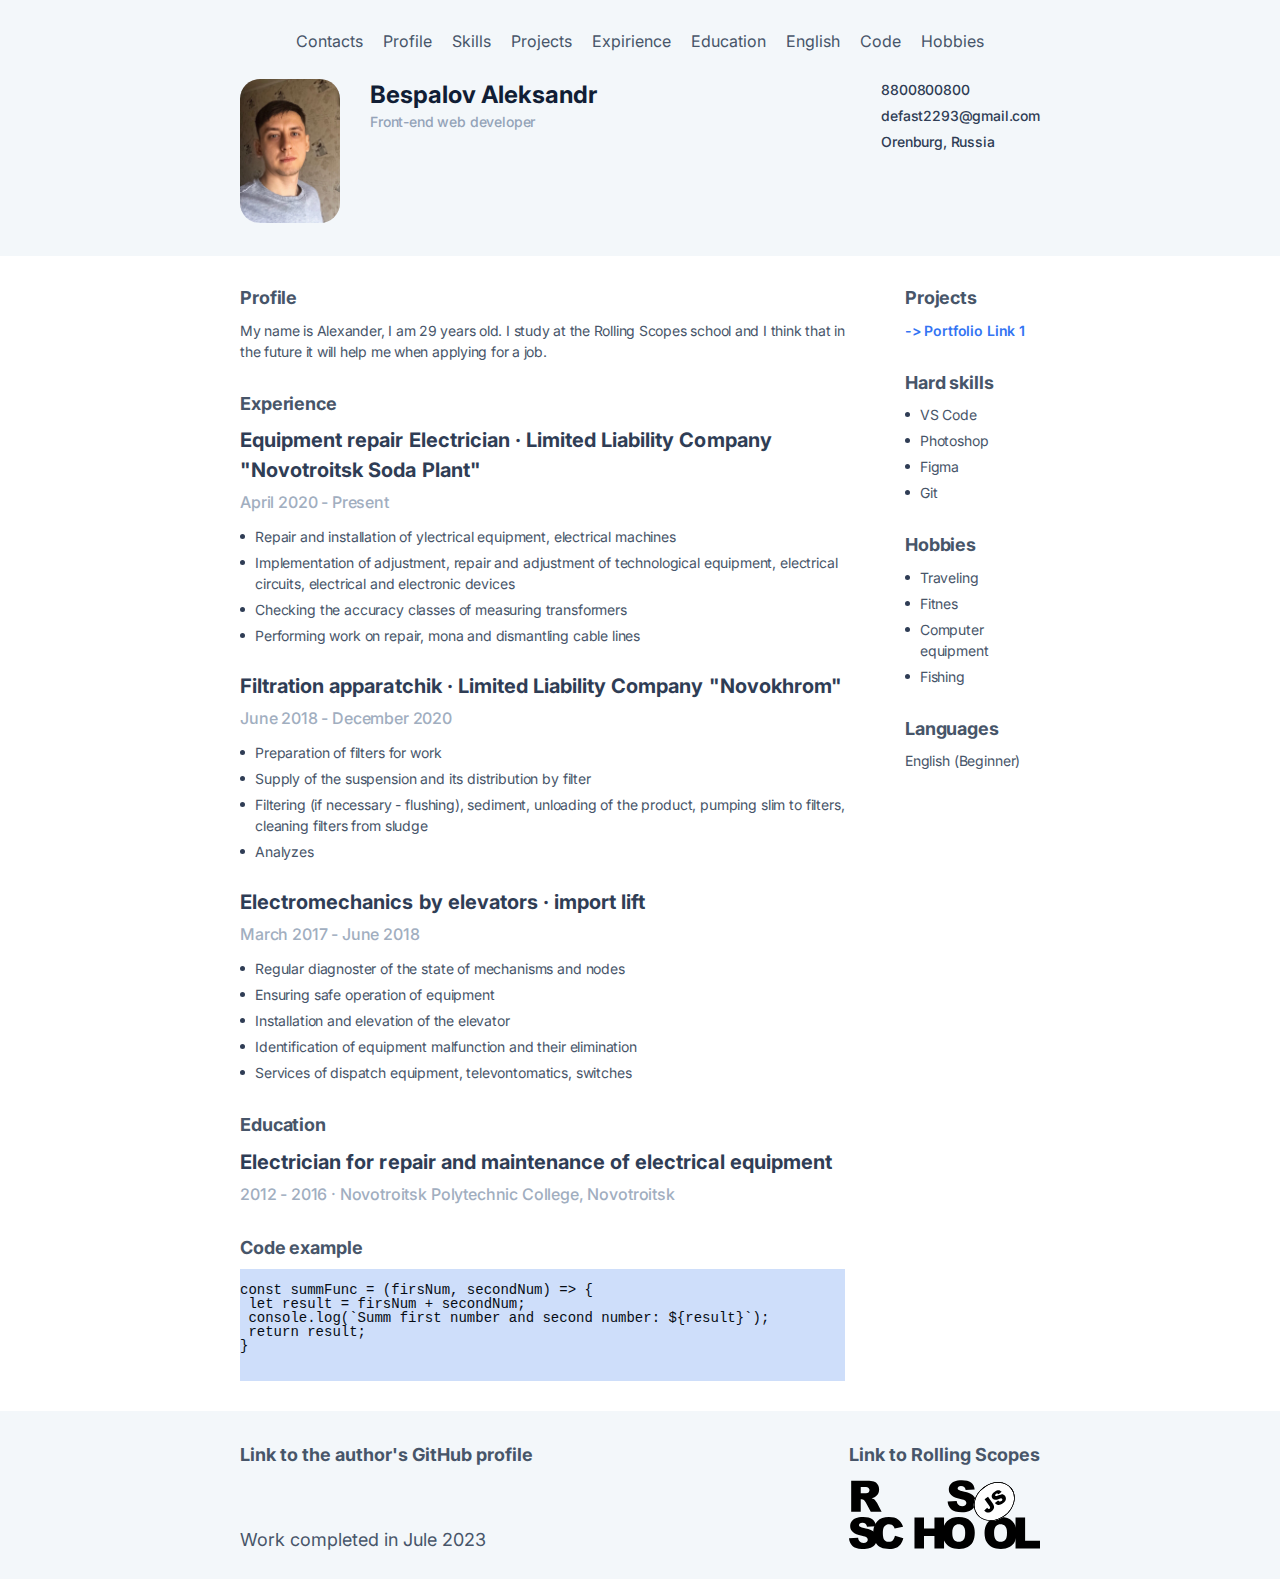
==== commit 633bdf28: "Merge 126e55789e0206fefd5200084a727f53ee3c2022 into 59cff5fe064ae4f0961ee5aaff62e4fdc7dea982" ====
--- a/index.html
+++ b/index.html
@@ -1,348 +1,183 @@
 <!DOCTYPE html>
 <html lang="en">
-  <head>
-    <link rel="stylesheet" href="css/style.css" />
-    <meta charset="UTF-8" />
-    <meta name="viewport" content="width=device-width, initial-scale=1.0" />
-    <title>Library</title>
-  </head>
-
-  <body>
-    <div class="wrapper">
-      <header class="header">
-        <div class="header__container">
-          <div class="header__box">
-            <a href="" class="header__logo">Brooklyn Public Library</a>
-          </div>
-          <div class="header__menu menu">
-            <nav class="menu__body">
-              <ul class="menu__list">
-                <li class="menu__item">
-                  <a href="#about" class="menu__link">About</a>
-                </li>
-                <li class="menu__item">
-                  <a href="#favorites" class="menu__link">Favorites</a>
-                </li>
-                <li class="menu__item">
-                  <a href="#coffee-shop" class="menu__link">Coffee shop</a>
-                </li>
-                <li class="menu__item">
-                  <a href="#contacts" class="menu__link">Contacts</a>
-                </li>
-                <li class="menu__item">
-                  <a href="#library" class="menu__link">Library Card</a>
-                </li>
-              </ul>
-              <div class="menu__profile-box">
-                <a href="" class="menu__profile-button">
-                  <img src="assets/img/icon_profile.svg" alt="icon image" />
-                </a>
-              </div>
-            </nav>
-          </div>
-        </div>
-      </header>
-      <main class="page">
-        <section class="welcome">
-          <div class="welcome__container welcome__container">
-            <h1 class="welcome__title">
-              Welcome <br />
-              to the Brooklyn Library
-            </h1>
-          </div>
-        </section>
-        <section class="about" id="about">
-          <div class="about__container">
-            <h2 class="about__title title"><span>About</span></h2>
-            <p class="about__text">The Brooklyn Library is a free workspace, a large number of books and a cozy coffee shop inside</p>
-            <div class="about-slider swiper">
-              <div class="about-slider__wrapper swiper-wrapper">
-                <div class="about__slide swiper-slide">
-                  <img src="assets/img/about/about-swiper-image-1.jpg" alt="image 1" />
-                </div>
-                <div class="about__slide swiper-slide">
-                  <img src="assets/img/about/about-swiper-image-2.jpg" alt="image 2" />
-                </div>
-                <div class="about__slide swiper-slide">
-                  <img src="assets/img/about/about-swiper-image-3.jpg" alt="image 3" />
-                </div>
-              </div>
-              <div class="about-slider__box-nav">
-                <div class="about-slider__swiper-pagination">
-                  <span></span>
-                  <span></span>
-                  <span></span>
-                </div>
-              </div>
-            </div>
-          </div>
-        </section>
-        <section class="favorites" id="favorites">
-          <div class="favorites__container">
-            <h2 class="favorites__title title"><span>Favorites</span></h2>
-            <form action="" class="favorites__form form-favorites">
-              <p class="form-favorites__subtitle">Pick favorites of season</p>
-              <div class="form-favorites__radio-buttons">
-                <div class="form-favorites__line">
-                  <input class="form-favorites__input" name="favorites" type="radio" id="radio-1" /><label class="form-favorites__label" for="radio-1">Winter</label>
-                </div>
-                <div class="form-favorites__line">
-                  <input class="form-favorites__input" name="favorites" type="radio" id="radio-2" /><label class="form-favorites__label" for="radio-2">Spring</label>
-                </div>
-                <div class="form-favorites__line">
-                  <input class="form-favorites__input" name="favorites" type="radio" id="radio-3" /><label class="form-favorites__label" for="radio-3">Summer</label>
-                </div>
-                <div class="form-favorites__line">
-                  <input class="form-favorites__input" name="favorites" type="radio" id="radio-4" /><label class="form-favorites__label" for="radio-4">Autumn</label>
-                </div>
-              </div>
-            </form>
-            <div class="favorites__row">
-              <div class="favorites__card card-favorites">
-                <div class="card-favorites__title">Staff Picks</div>
-                <p class="card-favorites__subtitle">The Book Eaters</p>
-                <p class="card-favorites__caption">By Sunyi Dean</p>
-                <p class="card-favorites__text">
-                  An unusual sci-fi story about a book eater woman who tries desperately to save her dangerous mind-eater son from tradition and certain death. Complete with dysfunctional family
-                  values, light Sapphic romance, and a strong, complex protagonist. Not for the faint of heart.
-                </p>
-                <button class="card-favorites__button button-buy">Buy</button>
-                <div class="card-favorites__image">
-                  <img src="assets/img/favorites/book-1.jpg" alt="book-1" />
-                </div>
-              </div>
-              <div class="favorites__card card-favorites">
-                <div class="card-favorites__title">Staff Picks</div>
-                <p class="card-favorites__subtitle">Cackle</p>
-                <p class="card-favorites__caption">By Rachel Harrison</p>
-                <p class="card-favorites__text">
-                  Are your Halloween movies of choice The Witches of Eastwick and Practical Magic? Look no further than here - where a woman recovering from a breakup moves to a quaint town in upstate
-                  New York and befriends a beautiful witch.
-                </p>
-                <button class="card-favorites__button button-buy">Buy</button>
-                <div class="card-favorites__image">
-                  <img src="assets/img/favorites/book-2.jpg" alt="book-2" />
-                </div>
-              </div>
-              <div class="favorites__card card-favorites">
-                <div class="card-favorites__title">Staff Picks</div>
-                <p class="card-favorites__subtitle">Dante: Poet of the Secular World</p>
-                <p class="card-favorites__caption">By Erich Auerbach</p>
-                <p class="card-favorites__text">
-                  Auerbach's engaging book places the 'Comedy' within the tradition of epic, tragedy, and philosophy in general, arguing for Dante's uniqueness as one who raised the individual and his
-                  drama of soul into something of divine significance—an inspired introduction to Dante's main themes.
-                </p>
-                <button class="card-favorites__button button-buy">Buy</button>
-                <div class="card-favorites__image">
-                  <img src="assets/img/favorites/book-2.jpg" alt="book-3" />
-                </div>
-              </div>
-              <div class="favorites__card card-favorites">
-                <div class="card-favorites__title">Staff Picks</div>
-                <p class="card-favorites__subtitle">The Last Queen</p>
-                <p class="card-favorites__caption">By Clive Irving</p>
-                <p class="card-favorites__text">
-                  A timely and revelatory new biography of Queen Elizabeth (and her family) exploring how the Windsors have evolved and thrived as the modern world has changed around them.
-                </p>
-                <button class="card-favorites__button button-buy">Buy</button>
-                <div class="card-favorites__image">
-                  <img src="assets/img/favorites/book-4.jpg" alt="book-4" />
-                </div>
-              </div>
-            </div>
-          </div>
-        </section>
-        <section class="coffee-shop" id="coffee-shop">
-          <div class="coffee-shop__container">
-            <h2 class="coffee-shop__title title"><span>Coffee shop</span></h2>
-            <div class="coffee-shop__text">
-              In our library, we have of cozy coffee shop, welcoming in customers with frothy cappuccinos and friendly conversation.<br />
-              You can get a favorite book and read in coffee shop. Our barista to cook you best coffee, and also you can try desserts from bakery.
-            </div>
-            <div class="coffee-shop__columns">
-              <div class="coffee-shop__column">
-                <div class="column-coffee-shop">
-                  <div class="column-coffee-shop__title">Coffee & Tea</div>
-                  <div class="column-coffee-shop__menu">
-                    <div class="column-coffee-shop__products">
-                      <div class="column-coffee-shop__product">Cold Brew Coffee</div>
-                      <div class="column-coffee-shop__price">$3</div>
-                    </div>
-                    <div class="column-coffee-shop__products">
-                      <div class="column-coffee-shop__product">French Press Pot</div>
-                      <div class="column-coffee-shop__price">$5</div>
-                    </div>
-                    <div class="column-coffee-shop__products">
-                      <div class="column-coffee-shop__product">Espresso</div>
-                      <div class="column-coffee-shop__price">$2</div>
-                    </div>
-                    <div class="column-coffee-shop__products">
-                      <div class="column-coffee-shop__product">Cappuccino</div>
-                      <div class="column-coffee-shop__price">$4</div>
-                    </div>
-                    <div class="column-coffee-shop__products">
-                      <div class="column-coffee-shop__product">Hot tea</div>
-                      <div class="column-coffee-shop__price">$2</div>
-                    </div>
-                    <div class="column-coffee-shop__products">
-                      <div class="column-coffee-shop__product">Cold tea</div>
-                      <div class="column-coffee-shop__price">$2</div>
-                    </div>
-                  </div>
-                </div>
-              </div>
-              <div class="coffee-shop__column">
-                <div class="column-coffee-shop">
-                  <div class="column-coffee-shop__title column-coffee-shop__title_right">Desserts & Cakes</div>
-                  <div class="column-coffee-shop__menu">
-                    <div class="column-coffee-shop__products">
-                      <div class="column-coffee-shop__product column-coffee-shop__product_right">Forest Gateau</div>
-                      <div class="column-coffee-shop__price">$16</div>
-                    </div>
-                    <div class="column-coffee-shop__products">
-                      <div class="column-coffee-shop__product column-coffee-shop__product_right">Blue Moon</div>
-                      <div class="column-coffee-shop__price">$16</div>
-                    </div>
-                    <div class="column-coffee-shop__products">
-                      <div class="column-coffee-shop__product column-coffee-shop__product_right">Truffle Cake</div>
-                      <div class="column-coffee-shop__price">$15</div>
-                    </div>
-                    <div class="column-coffee-shop__products">
-                      <div class="column-coffee-shop__product column-coffee-shop__product_right">Chocolate Cake</div>
-                      <div class="column-coffee-shop__price">$18</div>
-                    </div>
-                    <div class="column-coffee-shop__products">
-                      <div class="column-coffee-shop__product column-coffee-shop__product_right">Poet’s Dream Cake</div>
-                      <div class="column-coffee-shop__price">$16</div>
-                    </div>
-                    <div class="column-coffee-shop__products">
-                      <div class="column-coffee-shop__product column-coffee-shop__product_right">Pineapple Cake</div>
-                      <div class="column-coffee-shop__price">$14</div>
-                    </div>
-                  </div>
-                </div>
-              </div>
-            </div>
-          </div>
-        </section>
-        <section class="contacts" id="contacts">
-          <div class="contacts__container">
-            <h2 class="contacts__title title"><span>Our Contacts</span></h2>
-            <div class="contacts__row">
-              <div class="contacts__list">
-                <div class="list-contacts">
-                  <div class="list-contacts__title">For all Library inquiries:</div>
-                  <p class="list-contacts__text">Please call (617) 730-2370</p>
-                  <p class="list-contacts__text">For TTY service, please call (617) 730-2370</p>
-                  <p class="list-contacts__text">Putterham Library: (617) 730-2385</p>
-                </div>
-                <div class="contacts__name name-contacts">
-                  <div class="name-contacts__title">Senior Staff</div>
-                  <p class="name-contacts__text">Library Director: <a href="mailto: AmandaHirst@gmail.com">Amanda Hirst</a></p>
-                </div>
-              </div>
-              <div class="contacts__map">
-                <img src="assets/img/contacts/map-image.jpg" alt="map" />
-              </div>
-            </div>
-          </div>
-        </section>
-        <section class="library" id="library">
-          <div class="library__container">
-            <h2 class="library__title title"><span>Digital Library Cards</span></h2>
-            <div class="library__row">
-              <div class="library__check">
-                <form action="#" class="library__form form-library">
-                  <div class="form-library__title">Find your Library card</div>
-                  <div class="form-library__block-border">
-                    <div class="form-library__block">
-                      <div class="form-library__subtitle">Brooklyn Public Library</div>
-                      <div class="form-library__line">
-                        <input placeholder="Reader's name " type="text" class="form-library__input" />
-                      </div>
-                      <div class="form-library__line">
-                        <input placeholder="Card number" type="number" class="form-library__input" />
-                      </div>
-                    </div>
-                    <button class="form-library__button">Check the card</button>
-                  </div>
-                </form>
-              </div>
-              <div class="library__get get-library">
-                <div class="get-library__title">Get a reader card</div>
-                <p class="get-library__text">You will be able to see a reader card after logging into account or you can register a new account</p>
-                <div class="get-library__buttons">
-                  <button class="get-library__button">Sign Up</button>
-                  <button class="get-library__button">Log in</button>
-                </div>
-              </div>
-            </div>
-          </div>
-        </section>
-      </main>
-      <footer class="footer">
-        <footer class="footer__container">
-          <div class="footer__top footer-top">
-            <div class="footer-top__column">
-              <div class="footer-top__adress"><a href="#">286 Cadman Plaza, New York, NY 11238, United States</a></div>
-              <ul class="footer-top__social">
-                <li>
-                  <a class="footer-top__link" href="#" class="footer-top__twitter">
-                    <!-- <img src="assets/img/footer/twitter.svg" alt="twitter" /> -->
-                    <svg width="24" height="24" viewBox="0 0 24 24" fill="none" xmlns="http://www.w3.org/2000/svg">
-                      <path
-                        d="M22.9912 3.95021C22.9913 3.77357 22.9447 3.60007 22.8559 3.44735C22.7671 3.29464 22.6395 3.16817 22.486 3.08084C22.3324 2.9935 22.1585 2.94842 21.9819 2.95017C21.8053 2.95193 21.6323 3.00046 21.4805 3.09083C20.8952 3.43921 20.265 3.70601 19.6075 3.88383C18.6685 3.07806 17.4708 2.63713 16.2335 2.64164C14.8761 2.6432 13.5724 3.17223 12.5977 4.11702C11.623 5.06181 11.0537 6.3484 11.0099 7.70512C8.33384 7.27838 5.90849 5.88164 4.19631 3.78126C4.09315 3.65609 3.9614 3.55757 3.81217 3.494C3.66295 3.43043 3.50062 3.40368 3.33889 3.41601C3.17725 3.42932 3.02128 3.4818 2.88448 3.56892C2.74768 3.65603 2.63416 3.77516 2.55373 3.91601C2.14126 4.63582 1.90436 5.44276 1.86228 6.27131C1.8202 7.09986 1.97412 7.92666 2.31154 8.68456L2.30959 8.68651C2.15794 8.77991 2.03278 8.91066 1.94609 9.06625C1.85941 9.22185 1.81409 9.39708 1.81447 9.57519C1.81263 9.72211 1.82145 9.86898 1.84084 10.0146C1.94298 11.2729 2.50062 12.4507 3.4092 13.3271C3.34756 13.4446 3.30994 13.5731 3.29854 13.7052C3.28714 13.8373 3.30218 13.9704 3.34279 14.0967C3.7389 15.3308 4.58129 16.3727 5.7051 17.0185C4.56334 17.46 3.33052 17.614 2.11525 17.4668C1.89032 17.4386 1.66248 17.4876 1.4691 17.6059C1.27572 17.7242 1.12828 17.9047 1.05097 18.1178C0.973654 18.3309 0.97106 18.5639 1.04361 18.7787C1.11616 18.9935 1.25955 19.1772 1.45025 19.2998C3.54034 20.646 5.97393 21.3617 8.46002 21.3613C11.2793 21.393 14.03 20.4921 16.2843 18.7988C18.5385 17.1054 20.17 14.7145 20.9248 11.998C21.2779 10.8146 21.4582 9.58648 21.46 8.35157C21.46 8.28614 21.46 8.21876 21.459 8.15138C21.9811 7.58831 22.3856 6.92668 22.6487 6.20527C22.9118 5.48387 23.0283 4.7172 22.9912 3.95021ZM19.6846 7.16212C19.5194 7.35746 19.4358 7.60891 19.4512 7.86427C19.461 8.02927 19.46 8.19527 19.46 8.35157C19.4579 9.39511 19.305 10.4329 19.0059 11.4326C18.3894 13.744 17.015 15.7817 15.103 17.2192C13.1909 18.6568 10.8517 19.4111 8.46002 19.3613C7.6009 19.3616 6.74474 19.2606 5.90924 19.0606C6.97465 18.7172 7.97083 18.1879 8.85162 17.4971C9.01385 17.3693 9.13257 17.1945 9.19151 16.9967C9.25044 16.7988 9.2467 16.5875 9.18079 16.3918C9.11489 16.1961 8.99005 16.0257 8.8234 15.9038C8.65675 15.7819 8.45647 15.7145 8.25002 15.7109C7.41885 15.698 6.62515 15.363 6.03615 14.7764C6.18557 14.7481 6.33401 14.7129 6.48147 14.6709C6.69748 14.6094 6.88651 14.477 7.01813 14.295C7.14975 14.1131 7.21629 13.8921 7.20704 13.6677C7.1978 13.4433 7.1133 13.2285 6.96715 13.058C6.82101 12.8874 6.62173 12.7711 6.40139 12.7275C5.91893 12.6323 5.46494 12.427 5.0747 12.1277C4.68447 11.8284 4.36852 11.4432 4.15139 11.002C4.33212 11.0266 4.514 11.0419 4.69631 11.0479C4.91289 11.0511 5.1249 10.9854 5.30169 10.8603C5.47847 10.7351 5.61086 10.5569 5.67971 10.3516C5.74569 10.1443 5.74229 9.92123 5.67004 9.7161C5.59778 9.51096 5.46061 9.33499 5.27932 9.21485C4.83947 8.92182 4.47916 8.52427 4.23068 8.0578C3.98219 7.59134 3.85328 7.07052 3.85549 6.54201C3.85549 6.47561 3.85744 6.4092 3.86135 6.34377C6.10261 8.43402 9.00967 9.66621 12.0703 9.82326C12.2248 9.82934 12.3787 9.80024 12.5203 9.73816C12.6619 9.67607 12.7875 9.58262 12.8877 9.46486C12.9869 9.34596 13.0571 9.20566 13.0929 9.05501C13.1286 8.90437 13.1289 8.74748 13.0937 8.5967C13.0366 8.35806 13.0074 8.11357 13.0068 7.86818C13.0077 7.01271 13.348 6.19254 13.9529 5.58764C14.5578 4.98274 15.378 4.64251 16.2334 4.64161C16.6736 4.64043 17.1092 4.7305 17.5127 4.90615C17.9163 5.0818 18.2791 5.3392 18.5781 5.66212C18.6935 5.7862 18.8386 5.87871 18.9998 5.93085C19.161 5.98299 19.3329 5.99303 19.499 5.96001C19.9098 5.88006 20.3147 5.7724 20.7109 5.63775C20.4407 6.19072 20.0953 6.70369 19.6846 7.16212Z"
-                        fill="#F5EFDB"
-                      />
-                    </svg>
-                  </a>
-                </li>
-                <li>
-                  <a class="footer-top__link" href="#" class="footer-top__instagram">
-                    <svg width="24" height="24" viewBox="0 0 24 24" fill="none" xmlns="http://www.w3.org/2000/svg">
-                      <path
-                        d="M17.34 5.46C17.1027 5.46 16.8707 5.53038 16.6733 5.66224C16.476 5.79409 16.3222 5.98151 16.2313 6.20078C16.1405 6.42005 16.1168 6.66133 16.1631 6.89411C16.2094 7.12689 16.3236 7.34071 16.4915 7.50853C16.6593 7.67635 16.8731 7.79064 17.1059 7.83694C17.3387 7.88324 17.5799 7.85948 17.7992 7.76866C18.0185 7.67783 18.2059 7.52402 18.3378 7.32668C18.4696 7.12935 18.54 6.89734 18.54 6.66C18.54 6.34174 18.4136 6.03652 18.1885 5.81147C17.9635 5.58643 17.6583 5.46 17.34 5.46ZM21.94 7.88C21.9206 7.0503 21.7652 6.2294 21.48 5.45C21.2257 4.78313 20.83 4.17928 20.32 3.68C19.8248 3.16743 19.2196 2.77418 18.55 2.53C17.7727 2.23616 16.9508 2.07721 16.12 2.06C15.06 2 14.72 2 12 2C9.28 2 8.94 2 7.88 2.06C7.04915 2.07721 6.22734 2.23616 5.45 2.53C4.78168 2.77665 4.17693 3.16956 3.68 3.68C3.16743 4.17518 2.77418 4.78044 2.53 5.45C2.23616 6.22734 2.07721 7.04915 2.06 7.88C2 8.94 2 9.28 2 12C2 14.72 2 15.06 2.06 16.12C2.07721 16.9508 2.23616 17.7727 2.53 18.55C2.77418 19.2196 3.16743 19.8248 3.68 20.32C4.17693 20.8304 4.78168 21.2234 5.45 21.47C6.22734 21.7638 7.04915 21.9228 7.88 21.94C8.94 22 9.28 22 12 22C14.72 22 15.06 22 16.12 21.94C16.9508 21.9228 17.7727 21.7638 18.55 21.47C19.2196 21.2258 19.8248 20.8326 20.32 20.32C20.8322 19.8226 21.2283 19.2182 21.48 18.55C21.7652 17.7706 21.9206 16.9497 21.94 16.12C21.94 15.06 22 14.72 22 12C22 9.28 22 8.94 21.94 7.88ZM20.14 16C20.1327 16.6348 20.0178 17.2637 19.8 17.86C19.6403 18.2952 19.3839 18.6884 19.05 19.01C18.7256 19.3405 18.3332 19.5964 17.9 19.76C17.3037 19.9778 16.6748 20.0927 16.04 20.1C15.04 20.15 14.67 20.16 12.04 20.16C9.41 20.16 9.04 20.16 8.04 20.1C7.38089 20.1123 6.72459 20.0109 6.1 19.8C5.68578 19.6281 5.31136 19.3728 5 19.05C4.66809 18.7287 4.41484 18.3352 4.26 17.9C4.01586 17.2952 3.88044 16.6519 3.86 16C3.86 15 3.8 14.63 3.8 12C3.8 9.37 3.8 9 3.86 8C3.86448 7.35106 3.98295 6.70795 4.21 6.1C4.38605 5.67791 4.65627 5.30166 5 5C5.30381 4.65617 5.67929 4.3831 6.1 4.2C6.70955 3.98004 7.352 3.86508 8 3.86C9 3.86 9.37 3.8 12 3.8C14.63 3.8 15 3.8 16 3.86C16.6348 3.86728 17.2637 3.98225 17.86 4.2C18.3144 4.36865 18.7223 4.64285 19.05 5C19.3777 5.30718 19.6338 5.68273 19.8 6.1C20.0223 6.70893 20.1373 7.35178 20.14 8C20.19 9 20.2 9.37 20.2 12C20.2 14.63 20.19 15 20.14 16ZM12 6.87C10.9858 6.87198 9.99496 7.17453 9.15265 7.73942C8.31035 8.30431 7.65438 9.1062 7.26763 10.0438C6.88089 10.9813 6.78072 12.0125 6.97979 13.0069C7.17886 14.0014 7.66824 14.9145 8.38608 15.631C9.10392 16.3474 10.018 16.835 11.0129 17.0321C12.0077 17.2293 13.0387 17.1271 13.9755 16.7385C14.9123 16.35 15.7129 15.6924 16.2761 14.849C16.8394 14.0056 17.14 13.0142 17.14 12C17.1413 11.3251 17.0092 10.6566 16.7512 10.033C16.4933 9.40931 16.1146 8.84281 15.6369 8.36605C15.1592 7.88929 14.5919 7.51168 13.9678 7.25493C13.3436 6.99818 12.6749 6.86736 12 6.87ZM12 15.33C11.3414 15.33 10.6976 15.1347 10.15 14.7688C9.60234 14.4029 9.17552 13.8828 8.92348 13.2743C8.67144 12.6659 8.6055 11.9963 8.73398 11.3503C8.86247 10.7044 9.17963 10.111 9.64533 9.64533C10.111 9.17963 10.7044 8.86247 11.3503 8.73398C11.9963 8.6055 12.6659 8.67144 13.2743 8.92348C13.8828 9.17552 14.4029 9.60234 14.7688 10.15C15.1347 10.6976 15.33 11.3414 15.33 12C15.33 12.4373 15.2439 12.8703 15.0765 13.2743C14.9092 13.6784 14.6639 14.0454 14.3547 14.3547C14.0454 14.6639 13.6784 14.9092 13.2743 15.0765C12.8703 15.2439 12.4373 15.33 12 15.33Z"
-                        fill="#F5EFDB"
-                      />
-                    </svg>
-                  </a>
-                </li>
-                <li>
-                  <a class="footer-top__link" href="#" class="footer-top__facebook">
-                    <svg width="24" height="24" viewBox="0 0 24 24" fill="none" xmlns="http://www.w3.org/2000/svg">
-                      <path
-                        d="M15.12 5.32003H17V2.14003C16.0897 2.04538 15.1751 1.99865 14.26 2.00003C11.54 2.00003 9.67999 3.66003 9.67999 6.70003V9.32003H6.60999V12.88H9.67999V22H13.36V12.88H16.42L16.88 9.32003H13.36V7.05003C13.36 6.00003 13.64 5.32003 15.12 5.32003Z"
-                        fill="#F5EFDB"
-                      />
-                    </svg>
-                  </a>
-                </li>
-              </ul>
-            </div>
-            <div class="footer-top__column">
-              <div class="footer-top__schedule">
-                <div class="footer-top__block-day">
-                  <p>Mon - Fri</p>
-                  <p>08:00 am - 07:00 pm</p>
-                </div>
-                <div class="footer-top__block-day">
-                  <p>Sat - Sun</p>
-                  <p>10:00 am - 06:00 pm</p>
-                </div>
-              </div>
-            </div>
-          </div>
-          <div class="footer__bottom footer-bottom">
-            <div class="footer-bottom__years">2023</div>
-            <div class="footer-bottom__company">
-              <a href="https://rs.school/js-stage0/" target="_blank">The Rolling Scopes School</a>
-            </div>
-            <div class="footer-bottom__username">
-              <a href="https://github.com/defasttowin" target="_blank">Defasttowin</a>
-            </div>
-          </div>
-        </footer>
-      </footer>
-    </div>
-  </body>
+	<head>
+		<title>CV #3</title>
+        <link rel="stylesheet" href="css/style.css">
+	</head>
+	<body>
+        <div class="wrapper">
+			<header class="header">
+				<div class="header__container">
+					<nav class="header__menu menu">
+						<ul class="menu__list">
+							<li class="menu__item">
+								<a class="menu__link" href="#Contacts">Contacts</a>
+							</li>
+							<li class="menu__item">
+								<a class="menu__link" href="#Profile">Profile</a>
+							</li>
+							<li class="menu__item">
+								<a class="menu__link" href="#Skills">Skills</a>
+							</li>
+							<li class="menu__item">
+								<a class="menu__link" href="#Projects">Projects</a>
+							</li>
+							<li class="menu__item">
+								<a class="menu__link" href="#Expirience">Expirience</a>
+							</li>
+							<li class="menu__item">
+								<a class="menu__link" href="#Education">Education</a>
+							</li>
+							<li class="menu__item">
+								<a class="menu__link" href="#English">English</a>
+							</li>
+							<li class="menu__item">
+								<a class="menu__link" href="#Code">Code</a>
+							</li>
+							<li class="menu__item">
+								<a class="menu__link" href="#Hobbies">Hobbies</a>
+							</li>
+						</ul>
+					</nav>
+				</div>
+				<section class="basic-information">
+					<div class="basic-information__container">
+						<div class="basic-information__content">
+							<div class="basic-information__body body-basic-information">
+								<div class="body-basic-information__photo">
+									<img src="assets/img/photo.jpg" alt="photo" />
+								</div>
+								<div class="body-basic-information__content">
+									<h1 class="body-basic-information__name">Bespalov Aleksandr</h1>
+									<p class="body-basic-information__position">Front-end web developer</p>
+								</div>
+							</div>
+							<div class="basic-information__contacts" id="Contacts">
+								<a class="basic-information__phone" href="tel:8800800800">8800800800</a>
+								<a class="basic-information__email" href="mailto:defast2293@gmail.com">defast2293@gmail.com</a>
+								<p class="basic-information__adress">Orenburg, Russia</p>
+							</div>
+						</div>
+					</div>
+				</section>
+			</header>
+			<main class="main">
+				<div class="main__container">
+					<div class="main__column-left">
+						<section class="profile" id="Profile">
+							<div class="profile__container">
+								<h2 class="profile__title title">Profile</h2>
+								<p class="profile__text">My name is Alexander, I am 29 years old. I study at the Rolling Scopes school and I think that in the future it will help me when applying for a job.</p>
+							</div>
+						</section>
+						<section class="experience" id="Expirience">
+							<div class="experience__container">
+								<h2 class="experience__title title">Experience</h2>
+								<h3 class="experience__job-title second-level-heading">Equipment repair Electrician · Limited Liability Company "Novotroitsk Soda Plant"</h3>
+								<p class="experience__job-time subtitle">April 2020 - Present</p>
+								<ul class="experience__list list-experience">
+									<li class="list-experience__item">Repair and installation of уlectrical equipment, electrical machines</li>
+									<li class="list-experience__item">Implementation of adjustment, repair and adjustment of technological equipment, electrical circuits, electrical and electronic devices</li>
+									<li class="list-experience__item">Checking the accuracy classes of measuring transformers</li>
+									<li class="list-experience__item">Performing work on repair, mona and dismantling cable lines</li>
+								</ul>
+								<h3 class="experience__job-title second-level-heading">Filtration apparatchik · Limited Liability Company "Novokhrom"</h3>
+								<p class="experience__job-time subtitle">June 2018 - December 2020</p>
+								<ul class="experience__list list-experience">
+									<li class="list-experience__item">Preparation of filters for work</li>
+									<li class="list-experience__item">Supply of the suspension and its distribution by filter</li>
+									<li class="list-experience__item">Filtering (if necessary - flushing), sediment, unloading of the product, pumping slim to filters, cleaning filters from sludge</li>
+									<li class="list-experience__item">Analyzes</li>
+								</ul>
+								<h3 class="experience__job-title second-level-heading">Electromechanics by elevators · import lift</h3>
+								<p class="experience__job-time subtitle">March 2017 - June 2018</p>
+								<ul class="experience__list list-experience">
+									<li class="list-experience__item">Regular diagnoster of the state of mechanisms and nodes</li>
+									<li class="list-experience__item">Ensuring safe operation of equipment</li>
+									<li class="list-experience__item">Installation and elevation of the elevator</li>
+									<li class="list-experience__item">Identification of equipment malfunction and their elimination</li>
+									<li class="list-experience__item">Services of dispatch equipment, televontomatics, switches</li>
+								</ul>
+							</div>
+						</section>
+						<section class="education" id="Education">
+							<div class="education__container">
+								<h2 class="education__title title">Education</h2>
+								<h3 class="education__name second-level-heading">Electrician for repair and maintenance of electrical equipment</h3>
+								<p class="education__subtitle subtitle">2012 - 2016 · Novotroitsk Polytechnic College, Novotroitsk</p>
+							</div>
+						</section>
+						<section class="code-example" id="Code">
+							<div class="code-example__container">
+								<h2 class="code-example__title title">Code example</h2>
+								<pre class="code-example__code">
+									<code >
+const summFunc = (firsNum, secondNum) => {
+ let result = firsNum + secondNum;
+ console.log(`Summ first number and second number: ${result}`);
+ return result;
+}
+									</code>
+								</pre>
+							</div>
+						</section>
+					</div>
+					<div class="main__column-right">
+						<section class="portfolio-links" id="Projects">
+							<div class="portfolio-links__container">
+								<h2 class="portfolio-links__title title">Projects</h2>
+								<div class="portfolio-links__items">
+									<a class="portfolio-links__item" href="https://defasttowin.github.io/lazy-app/main.html" target="_blank">-> Portfolio Link 1</a>
+								</div>
+							</div>
+						</section>
+						<section class="hard-skills" id="Skills">
+							<div class="hard-skills__container">
+								<h2 class="hard-skills__title title">Hard skills</h2>
+								<ul class="hard-skills__list">
+									<li class="hard-skills__item">VS Code</li>
+									<li class="hard-skills__item">Photoshop</li>
+									<li class="hard-skills__item">Figma</li>
+									<li class="hard-skills__item">Git</li>
+								</ul>
+							</div>
+						</section>
+						<section class="hobbies" id="Hobbies">
+							<div class="hobbies__container">
+								<h2 class="hobbies__title title">Hobbies</h2>
+								<ul class="hobbies__list">
+									<li class="hobbies__item">Traveling</li>
+									<li class="hobbies__item">Fitnes</li>
+									<li class="hobbies__item">Computer equipment</li>
+									<li class="hobbies__item">Fishing</li>
+								</ul>
+							</div>
+						</section>
+						<section class="languages" id="English">
+							<div class="languages__container">
+								<h2 class="languages__title title">Languages</h2>
+								<ul class="languages__list">
+									<li class="languages__item">English (Beginner)</li>
+								</ul>
+							</div>
+						</section>
+					</div>
+				</div>
+			</main>
+			<footer id="bottom" class="footer">
+				<div class="footer__container">
+					<div class="footer__autor">
+						<a class="footer__autor-link" href="https://github.com/defasttowin">Link to the author's GitHub profile</a>
+						<p class="footer__date">Work completed in Jule 2023</p>
+					</div>
+					<div class="footer__rolling-scopes rolling-scopes">
+						<a class="rolling-scopes__link" href="https://rs.school/js/">Link to Rolling Scopes</a>
+						<a class="rolling-scopes__logo" href="https://rs.school/js/">
+							<img src="assets/img/rs-logo.svg" alt="Rolling Scopes logotip" />
+						</a>
+					</div>
+				</div>
+			</footer>
+		</div>
+	</body>
 </html>
--- a/css/style.css
+++ b/css/style.css
@@ -1,77 +1,428 @@
+/*------ Reset style -------*/
 @import url(null.css);
-@import url(header.css);
-@import url(main.css);
-@import url(about.css);
-@import url(favorites.css);
-@import url(coffe-shop.css);
-@import url(contacts.css);
-@import url(library.css);
-@import url(footer.css);
-@import url("https://fonts.googleapis.com/css2?family=Inter:wght@400;700&display=swap");
-@import url("https://fonts.googleapis.com/css2?family=Forum&display=swap");
+
+/*------ Connect fonts -----*/
+@import url('https://fonts.googleapis.com/css2?family=Inter:wght@400;500;600;700&display=swap');
 
 html {
-  scroll-behavior: smooth;
+	scroll-behavior: smooth;
+}
+
+[class*='__container'] {
+	margin: 0px auto;
+	max-width: 800px;
+	box-sizing: content-box;
+	padding: 0px 15px;
 }
 
 .wrapper {
-  min-height: 100%;
-  display: flex;
-  flex-direction: column;
-  margin: 0 auto;
+	display: flex;
+	flex-direction: column;
+	min-height: 100%;
+	overflow: hidden;
 }
 .main {
-  flex: 1 1 100%;
-}
-body {
-  font-size: 20px;
-  color: #000;
-  font-family: Inter;
-}
-
-[class*="__container"] {
-  max-width: 1440px;
-  margin: 0 auto;
-  padding: 0px 20px;
-}
-
-.title span {
-  color: #0c0c0e;
-  font-family: Forum;
-  font-size: 40px;
-  line-height: 1;
-  letter-spacing: 2px;
-  text-transform: capitalize;
-  position: relative;
-}
-
-.title span::after {
-  content: "";
-  width: 50px;
-  height: 1px;
-  background-color: #0c0c0e;
-  position: absolute;
-  top: 60px;
-  left: 50%;
-  transform: translateX(-50%);
-}
-.button-buy {
-  color: #0c0c0e;
-  text-align: center;
-  font-size: 10px;
-  font-weight: 700;
-  letter-spacing: 1px;
-  min-height: 30px;
-  display: flex;
-  justify-content: center;
-  align-items: center;
-  border-radius: 2px;
-  border: 1px solid #0c0c0e;
-  padding: 0px 27px;
-  background-color: #fff;
-  transition: 0.2s;
-}
-.button-buy:hover {
-  background-color: #bb945f;
-  border-color: #bb945f;
-}
+	flex: 1 1 auto;
+}
+/*------- Header ------*/
+.header {
+	background-color: #f3f7fa;
+	padding: 33px 0px;
+}
+.header__container {
+}
+.header__menu {
+	margin: 0px 0px 30px 0px;
+}
+.menu {
+}
+.menu__list {
+	display: flex;
+	column-gap: 20px;
+	justify-content: center;
+}
+.menu__item {
+}
+.menu__link {
+	font-size: 16px;
+	color: #475569;
+}
+.menu__link:hover {
+	font-weight: 700;
+}
+.basic-information {
+}
+.basic-information__container {
+	display: flex;
+	flex-direction: column;
+}
+.basic-information__content {
+	display: flex;
+	justify-content: space-between;
+}
+.basic-information__body {
+}
+.body-basic-information {
+	display: flex;
+	column-gap: 30px;
+}
+.body-basic-information__photo {
+	flex: 0 0 100px;
+}
+.body-basic-information__photo img {
+	width: 100%;
+	border-radius: 20px;
+}
+.body-basic-information__content {
+}
+.body-basic-information__name {
+	font-weight: 700;
+	font-size: 24px;
+	line-height: 1.33;
+	color: #111e35;
+}
+.body-basic-information__position {
+	font-weight: 500;
+	font-size: 14px;
+	line-height: 1.5;
+	letter-spacing: -0.16px;
+	color: #94a3b8;
+}
+.basic-information__contacts {
+	font-size: 14px;
+	font-weight: 500;
+	line-height: 1.5;
+	letter-spacing: -0.16px;
+	display: flex;
+	flex-direction: column;
+}
+.basic-information__contacts a:not(:last-child) {
+	margin: 0px 0px 5px 0px;
+}
+.basic-information__phone {
+	color: #2f3d55;
+}
+.basic-information__phone:hover {
+	text-decoration: underline;
+}
+.basic-information__email {
+	color: #2f3d55;
+}
+.basic-information__email:hover {
+	text-decoration: underline;
+}
+.basic-information__adress {
+	color: #2f3d55;
+	margin: 0px 0px 10px 0px;
+}
+
+.basic-information__menu {
+	align-self: flex-end;
+}
+
+.title {
+	font-weight: 700;
+	font-size: 18px;
+	line-height: 1.3;
+	letter-spacing: -0.12px;
+}
+
+.main__container {
+	display: flex;
+	column-gap: 60px;
+}
+.main__column-left {
+	flex: 0 1 70%;
+	padding: 30px 0px;
+}
+.main__column-right {
+	flex: 0 1 30%;
+	padding: 30px 0px;
+}
+
+/*------- Profile ---------*/
+.profile {
+	padding: 0px 0px 15px 0px;
+}
+.profile__container {
+	max-width: 100%;
+	margin: 0;
+	padding: 0;
+	box-sizing: border-box;
+}
+.profile__title {
+	margin: 0px 0px 10px 0px;
+}
+.profile__text {
+	line-height: 1.5;
+	letter-spacing: -0.22px;
+}
+
+/*------- Expirience---------*/
+.experience {
+	padding: 15px 0;
+}
+.experience__container {
+	max-width: 100%;
+	margin: 0;
+	padding: 0;
+	box-sizing: border-box;
+}
+.experience__title {
+	margin: 0px 0px 10px 0px;
+}
+.experience__text {
+	line-height: 1;
+	letter-spacing: -0.22px;
+}
+.experience__list {
+}
+.experience__list:not(:last-child) {
+	margin: 0px 0px 25px 0px;
+}
+.list-experience {
+	line-height: 1.5;
+	letter-spacing: -0.15px;
+}
+.list-experience__item {
+	position: relative;
+	padding: 0 0 0 15px;
+}
+.list-experience__item:not(:last-child) {
+	margin: 0px 0px 5px 0px;
+}
+.list-experience__item::before {
+	content: '';
+	position: absolute;
+	top: 8px;
+	left: 0;
+	width: 5px;
+	height: 5px;
+	border-radius: 50%;
+	background-color: #2f3d55;
+}
+
+/*------- Education---------*/
+.education {
+	padding: 15px 0px;
+}
+.education__container {
+	max-width: 100%;
+	margin: 0;
+	padding: 0;
+	box-sizing: border-box;
+}
+.education__title {
+	margin: 0px 0px 10px 0px;
+}
+.education__name {
+	margin: 0px 0px 5px 0px;
+}
+.education__subtitle {
+}
+.subtitle {
+}
+
+/*------- Code example---------*/
+.code-example {
+	padding: 15px 0px 0px 0px;
+}
+.code-example__container {
+	max-width: 100%;
+	margin: 0;
+	padding: 0;
+	box-sizing: border-box;
+}
+.code-example__title {
+	margin: 0px 0px 10px 0px;
+}
+.code-example__code {
+	background-color: #cedefa;
+	color: #060c14;
+}
+
+/*------- Portfolio links---------*/
+.portfolio-links {
+	padding: 0px 0 15px 0;
+}
+.portfolio-links__container {
+	max-width: 100%;
+	margin: 0;
+	padding: 0;
+	box-sizing: border-box;
+}
+.portfolio-links__title {
+	margin: 0px 0px 10px 0px;
+}
+.portfolio-links__items {
+	display: flex;
+	flex-direction: column;
+}
+.portfolio-links__item {
+	font-weight: 600;
+	line-height: 1.5;
+	letter-spacing: -0.16px;
+	color: #3374f3;
+}
+.portfolio-links__item:hover {
+	text-decoration: underline;
+}
+.portfolio-links__item:not(:last-child) {
+	margin: 0px 0px 10px 0px;
+}
+
+.experience__job-title {
+	margin: 0px 0px 5px 0px;
+}
+.experience__job-time {
+	margin: 0px 0px 12px 0px;
+}
+.subtitle {
+	font-weight: 500;
+	font-size: 16px;
+	line-height: 1.5;
+	letter-spacing: -0.16px;
+	color: #a1aebf;
+}
+.second-level-heading {
+	font-weight: 700;
+	font-size: 20px;
+	line-height: 1.5;
+	letter-spacing: 0.03px;
+	color: #2f3d55;
+}
+
+/*------- Hard skills ---------*/
+.hard-skills {
+	padding: 15px 0px;
+}
+.hard-skills__title {
+	margin: 0px 0px 10px 0px;
+}
+.hard-skills__container {
+	max-width: 100%;
+	margin: 0;
+	padding: 0;
+	box-sizing: border-box;
+}
+.hard-skills__list {
+	line-height: 1.5;
+	letter-spacing: -0.15px;
+}
+.hard-skills__item {
+	padding: 0px 0px 0px 15px;
+	position: relative;
+}
+.hard-skills__item::before {
+	content: '';
+	position: absolute;
+	top: 8px;
+	left: 0;
+	width: 5px;
+	height: 5px;
+	border-radius: 50%;
+	background-color: #2f3d55;
+}
+.hard-skills__item:not(:last-child) {
+	margin: 0px 0px 5px 0px;
+}
+
+/*------- Hobbies ---------*/
+.hobbies {
+	padding: 15px 0px;
+}
+.hobbies__container {
+	max-width: 100%;
+	margin: 0;
+	padding: 0;
+	box-sizing: border-box;
+}
+.hobbies__title {
+	margin: 0px 0px 10px 0px;
+}
+.hobbies__list {
+	line-height: 1.5;
+	letter-spacing: -0.15px;
+}
+.hobbies__item {
+	padding: 0px 0px 0px 15px;
+	position: relative;
+}
+.hobbies__item::before {
+	content: '';
+	position: absolute;
+	top: 8px;
+	left: 0;
+	width: 5px;
+	height: 5px;
+	border-radius: 50%;
+	background-color: #2f3d55;
+}
+.hobbies__item:not(:last-child) {
+	margin: 0px 0px 5px 0px;
+}
+
+/*------- Languages ---------*/
+.languages {
+	padding: 15px 0px;
+}
+.languages__container {
+	max-width: 100%;
+	margin: 0;
+	padding: 0;
+	box-sizing: border-box;
+}
+.languages__title {
+	margin: 0px 0px 10px 0px;
+}
+.languages__list {
+	line-height: 1.5;
+	letter-spacing: -0.15px;
+}
+.languages__item:not(:last-child) {
+	margin: 0px 0px 5px 0px;
+}
+
+/*------------ Footer ------------*/
+.footer {
+	background-color: #f3f7fa;
+	display: flex;
+	font-weight: 700;
+	padding: 30px 0px;
+}
+.footer__container {
+	display: flex;
+	justify-content: space-between;
+	font-size: 18px;
+	flex: 1 1 100%;
+}
+.footer__autor {
+	display: flex;
+	flex-direction: column;
+	justify-content: space-between;
+}
+.footer__date {
+	font-weight: 400;
+}
+.footer__autor-link {
+	color: #475569;
+	line-height: 1.5;
+}
+.footer__autor-link:hover {
+	text-decoration: underline;
+}
+.footer__rolling-scopes {
+}
+.rolling-scopes {
+}
+.rolling-scopes__link {
+	color: #475569;
+	line-height: 1.5;
+	margin: 0px 0px 10px 0px;
+	display: block;
+}
+.rolling-scopes__link:hover {
+	text-decoration: underline;
+}
+.rolling-scopes__logo {
+}
